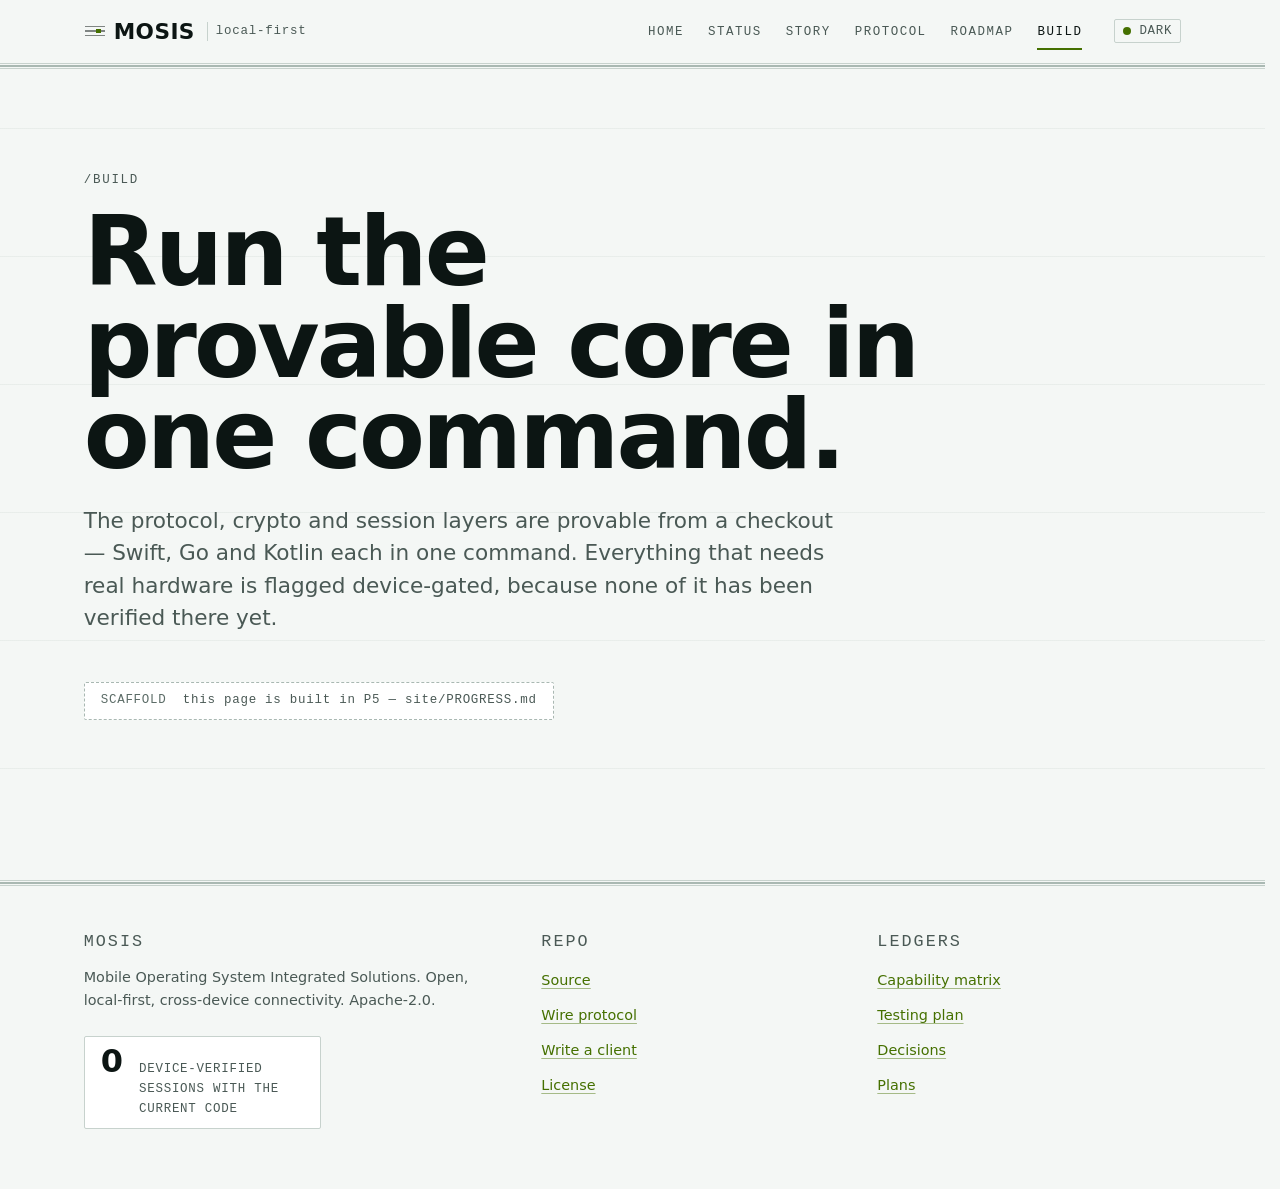
==== site/build.html @ 6b709e50 "site: P0 — scaffold, Lanes tokens, contrast gate The design system from plan 10 §4, and the tooling " ====
<!doctype html>
<html lang="en">
  <head>
    <meta charset="utf-8" />
    <meta name="viewport" content="width=device-width, initial-scale=1" />
    <title>Build — MOSIS</title>
    <meta name="description" content="Copy-paste quickstart per platform, with every device-gated step flagged as unverified." />
    <meta name="color-scheme" content="dark light" />
    <meta name="theme-color" content="#070b0a" media="(prefers-color-scheme: dark)" />
    <meta name="theme-color" content="#f4f7f5" media="(prefers-color-scheme: light)" />
    <link rel="icon" href="assets/favicon.svg" type="image/svg+xml" />
    <link rel="stylesheet" href="assets/css/tokens.css" />
    <link rel="stylesheet" href="assets/css/base.css" />
    <link rel="stylesheet" href="assets/css/components.css" />
    <!-- Applies a stored theme choice before first paint. Three lines, no
         dependency: prefers-color-scheme covers everyone without it. -->
    <script>
      try {
        var t = localStorage.getItem('mosis-theme');
        if (t === 'light' || t === 'dark') document.documentElement.setAttribute('data-theme', t);
      } catch (e) {}
    </script>
  </head>
  <body>
    <a class="skip-link" href="#main">Skip to content</a>

    <header class="site-head">
      <div class="wrap site-head__bar">
        <a class="brand" href="index.html">
          <svg class="brand__mark" width="22" height="22" viewBox="0 0 22 22" aria-hidden="true" focusable="false">
            <g fill="currentColor" opacity=".5">
              <rect x="1" y="6" width="20" height="1"/>
              <rect x="1" y="10" width="20" height="2"/>
              <rect x="1" y="15" width="20" height="1"/>
            </g>
            <rect x="12" y="9" width="5" height="4" fill="var(--sig)"/>
          </svg>
          <span class="brand__name">MOSIS</span>
          <span class="brand__sub mono">local-first</span>
        </a>
        <nav aria-label="Primary">
          <ul class="nav">
          <li><a href="index.html">Home</a></li>
          <li><a href="status.html">Status</a></li>
          <li><a href="story.html">Story</a></li>
          <li><a href="protocol.html">Protocol</a></li>
          <li><a href="roadmap.html">Roadmap</a></li>
          <li><a href="build.html" aria-current="page">Build</a></li>
          </ul>
        </nav>
        <button class="theme-toggle" type="button" hidden>
          <span class="theme-toggle__dot" aria-hidden="true"></span>
          <span class="theme-toggle__text">light</span>
        </button>
      </div>
      <hr class="rail" />
    </header>

    <main id="main">
      <div class="wrap page-head">
        <span class="label">/build</span>
        <h1>Run the provable core in one&nbsp;command.</h1>
        <p class="lede">The protocol, crypto and session layers are provable from a checkout — Swift, Go and Kotlin each in one command. Everything that needs real hardware is flagged device-gated, because none of it has been verified there yet.</p>
        <p class="pending" style="margin-block-start: var(--s-6)">
          <b>scaffold</b> this page is built in P5 — site/PROGRESS.md
        </p>
      </div>
    </main>

    <footer class="site-foot">
      <hr class="rail" />
      <div class="wrap site-foot__grid">
        <div>
          <h2>MOSIS</h2>
          <p class="foot-note">
            Mobile Operating System Integrated Solutions. Open, local-first,
            cross-device connectivity. Apache-2.0.
          </p>
          <p class="counter">
            <span class="counter__n">0</span>
            <span class="counter__what">device-verified sessions with the current code</span>
          </p>
        </div>
        <div>
          <h2>Repo</h2>
          <ul>
            <li><a href="https://github.com/SnoobieJunes/conduit">Source</a></li>
            <li><a href="https://github.com/SnoobieJunes/conduit/blob/main/docs/protocol.md">Wire protocol</a></li>
            <li><a href="https://github.com/SnoobieJunes/conduit/blob/main/docs/IMPLEMENTORS.md">Write a client</a></li>
            <li><a href="https://github.com/SnoobieJunes/conduit/blob/main/LICENSE">License</a></li>
          </ul>
        </div>
        <div>
          <h2>Ledgers</h2>
          <ul>
            <li><a href="status.html">Capability matrix</a></li>
            <li><a href="https://github.com/SnoobieJunes/conduit/blob/main/docs/TESTING_PLAN.md">Testing plan</a></li>
            <li><a href="https://github.com/SnoobieJunes/conduit/tree/main/docs/adr">Decisions</a></li>
            <li><a href="https://github.com/SnoobieJunes/conduit/tree/main/docs/plans">Plans</a></li>
          </ul>
        </div>
      </div>
    </footer>

    <script type="module" src="assets/js/theme.js"></script>
  </body>
</html>
---- site/assets/css/tokens.css ----
/* MOSIS design tokens — "Lanes"
 * Normative source: docs/plans/10-project-website.md §4.1.
 *
 * The palette is not decorative. Every accent maps to an evidence tag, so the
 * site's colour scale and the repo's truth ledger are the same object:
 *
 *   --sig      E2E            proven over real sockets      (signature colour)
 *   --partial  E2E* / smoke   proven with a named fake
 *   --inert    bld / code     compiles, no runtime evidence
 *   --wall     wall           the platform forbids it
 *   --dev      dev            device-verified — UNUSED, and that is the point
 *
 * Annotations drive tools/site/check-contrast.mjs. Every colour declaration
 * must carry one:
 *   @surface  a background that text is set on
 *   @text     a foreground used for text
 *   @line     hairline / rail / hatch — graphic only, no text sits in it
 * The script fails if a colour is unannotated, if any @text × @surface pair
 * drops below WCAG AA, or if the two light blocks below ever drift apart.
 *
 * Theme resolution is three-state and works with JavaScript disabled:
 *   1. dark is the base palette on :root
 *   2. prefers-color-scheme: light swaps it, unless data-theme="dark" is set
 *   3. data-theme="light" swaps it regardless of the OS setting
 */

/* THEME dark */
:root {
  color-scheme: dark;

  /* @surface */ --ink: #070b0a;      /* page ground — near-black, green cast */
  /* @surface */ --ink-2: #0e1614;    /* raised surface */
  /* @surface */ --ink-3: #131f1c;    /* sticky matrix header, inset wells */
  /* @line    */ --rail: #1e2c29;     /* hairlines, lane rails */
  /* @line    */ --rail-2: #2c403c;   /* hover / active hairline */
  /* @text    */ --text: #e6f0ec;     /* body */
  /* @text    */ --muted: #7f948e;    /* secondary */
  /* @text    */ --sig: #b8ff2e;      /* E2E */
  /* @text    */ --sig-dim: #7fc21e;  /* E2E, hover / press */
  /* @text    */ --partial: #ffb020;  /* E2E* / smoke */
  /* @text    */ --inert: #7c8d89;    /* bld / code — see note A */
  /* @text    */ --wall: #ff5c7a;     /* wall */
  /* @text    */ --dev: #ffffff;      /* dev — unused on purpose */

  --dev-glow: 0 0 0 1px #ffffff, 0 0 18px -4px #ffffff;
  --selection: color-mix(in srgb, var(--sig) 28%, transparent);
}

/* Genuine inversion, not a tint. The two light blocks must stay byte-identical;
 * check-contrast.mjs enforces it. */

/* THEME light-media */
@media (prefers-color-scheme: light) {
  :root:not([data-theme='dark']) {
    color-scheme: light;

    /* @surface */ --ink: #f4f7f5;
    /* @surface */ --ink-2: #ffffff;
    /* @surface */ --ink-3: #e8eeea;
    /* @line    */ --rail: #c7d2cd;
    /* @line    */ --rail-2: #a9b8b2;
    /* @text    */ --text: #0c1513;
    /* @text    */ --muted: #4a5955;
    /* @text    */ --sig: #457000;
    /* @text    */ --sig-dim: #375c00;
    /* @text    */ --partial: #8a5800;
    /* @text    */ --inert: #5c6c67;
    /* @text    */ --wall: #c01e3c;
    /* @text    */ --dev: #0f1a17;

    --dev-glow: 0 0 0 1px #0f1a17, 0 0 18px -6px #0f1a17;
    --selection: color-mix(in srgb, var(--sig) 22%, transparent);
  }
}

/* THEME light-attr */
:root[data-theme='light'] {
  color-scheme: light;

  /* @surface */ --ink: #f4f7f5;
  /* @surface */ --ink-2: #ffffff;
  /* @surface */ --ink-3: #e8eeea;
  /* @line    */ --rail: #c7d2cd;
  /* @line    */ --rail-2: #a9b8b2;
  /* @text    */ --text: #0c1513;
  /* @text    */ --muted: #4a5955;
  /* @text    */ --sig: #457000;
  /* @text    */ --sig-dim: #375c00;
  /* @text    */ --partial: #8a5800;
  /* @text    */ --inert: #5c6c67;
  /* @text    */ --wall: #c01e3c;
  /* @text    */ --dev: #0f1a17;

  --dev-glow: 0 0 0 1px #0f1a17, 0 0 18px -6px #0f1a17;
  --selection: color-mix(in srgb, var(--sig) 22%, transparent);
}

/* THEME none — nothing below this marker is part of a colour palette. */

/* ── Type (§4.2) ─────────────────────────────────────────────────────────
 * System-stacked only. Web fonts would be self-hosted or nothing: an
 * offline-first project must not phone home from its own homepage. */
:root {
  --font-display: 'SF Compact Display', 'Helvetica Neue Condensed',
    'HelveticaNeue-CondensedBold', 'Roboto Condensed', 'Archivo Narrow',
    'Arial Narrow', ui-sans-serif, system-ui, sans-serif;
  --font-body: ui-sans-serif, system-ui, -apple-system, 'Segoe UI', Roboto,
    'Helvetica Neue', Arial, sans-serif;
  --font-mono: ui-monospace, 'SF Mono', SFMono-Regular, Menlo,
    'Cascadia Mono', 'Roboto Mono', Consolas, monospace;

  --t-display: clamp(2.75rem, 1.4rem + 6vw, 6rem);
  --t-h2: clamp(1.9rem, 1.1rem + 2.6vw, 3.1rem);
  --t-h3: clamp(1.2rem, 1rem + 0.7vw, 1.55rem);
  --t-body: 1.05rem;
  --t-small: 0.9rem;
  --t-mono: 0.78rem;
  --track-display: -0.03em;
  --track-mono: 0.06em;
  --measure: 68ch;
}

/* ── Space, line, motion ─────────────────────────────────────────────────
 * 8px grid. Hairlines over boxes: no drop shadows, no gradient blobs, no
 * glassmorphism, no rounded-2xl card soup. */
:root {
  --s-1: 4px;
  --s-2: 8px;
  --s-3: 16px;
  --s-4: 24px;
  --s-5: 32px;
  --s-6: 48px;
  --s-7: 64px;
  --s-8: 96px;
  --s-9: 128px;
  --s-10: 192px;

  --hair: 1px;
  --radius: 2px;
  --radius-pill: 999px;
  --page: 1200px;
  --gutter: clamp(var(--s-3), 4vw, var(--s-7));

  --dur-packet: 1400ms;
  --dur-ui: 160ms;
  --ease: cubic-bezier(0.22, 0.61, 0.36, 1);
}

@media (prefers-reduced-motion: reduce) {
  :root {
    --dur-packet: 1ms;
    --dur-ui: 1ms;
  }
}
---- site/assets/css/base.css ----
/* MOSIS — base layer. Reset, type scale, layout primitives.
 * Rules from docs/plans/10-project-website.md §4.4: 8px grid, generous
 * whitespace, hairlines over boxes. No drop shadows, no gradient blobs,
 * no glassmorphism, no rounded-2xl card soup. */

*,
*::before,
*::after {
  box-sizing: border-box;
}

:where(h1, h2, h3, h4, p, ul, ol, dl, dd, figure, blockquote, pre) {
  margin: 0;
}

html {
  -webkit-text-size-adjust: 100%;
  scroll-behavior: smooth;
  scrollbar-gutter: stable;
}

@media (prefers-reduced-motion: reduce) {
  html {
    scroll-behavior: auto;
  }
  *,
  *::before,
  *::after {
    animation-duration: 1ms !important;
    animation-iteration-count: 1 !important;
    transition-duration: 1ms !important;
  }
}

body {
  margin: 0;
  background: var(--ink);
  color: var(--text);
  font-family: var(--font-body);
  font-size: var(--t-body);
  line-height: 1.6;
  -webkit-font-smoothing: antialiased;
  text-rendering: optimizeLegibility;
  /* The page ground is a lane floor: one hairline every 8th row, barely there. */
  background-image: repeating-linear-gradient(
    to bottom,
    color-mix(in srgb, var(--rail) 26%, transparent) 0 1px,
    transparent 1px 128px
  );
}

::selection {
  background: var(--selection);
  color: var(--text);
}

/* ── Type (§4.2) ─────────────────────────────────────────────────────── */

h1,
h2,
h3,
.display {
  font-family: var(--font-display);
  font-weight: 800;
  font-stretch: 88%;
  letter-spacing: var(--track-display);
  line-height: 0.95;
  text-wrap: balance;
}

h1 {
  font-size: var(--t-display);
}

h2 {
  font-size: var(--t-h2);
}

h3 {
  font-size: var(--t-h3);
  line-height: 1.1;
  letter-spacing: -0.02em;
}

p,
li {
  max-width: var(--measure);
  text-wrap: pretty;
}

.lede {
  font-size: clamp(1.1rem, 1rem + 0.55vw, 1.35rem);
  line-height: 1.5;
  color: var(--muted);
  max-width: 56ch;
}

small,
.small {
  font-size: var(--t-small);
}

/* Mono is native here — evidence tags, lane labels, ports, device ids,
 * pairing codes. Ornament, not just code. */
code,
kbd,
samp,
pre,
.mono {
  font-family: var(--font-mono);
  font-size: var(--t-mono);
  letter-spacing: var(--track-mono);
  font-variant-ligatures: none;
}

.label {
  font-family: var(--font-mono);
  font-size: var(--t-mono);
  letter-spacing: 0.14em;
  text-transform: uppercase;
  color: var(--muted);
}

a {
  color: var(--sig);
  text-decoration-thickness: 1px;
  text-underline-offset: 0.22em;
  text-decoration-color: color-mix(in srgb, var(--sig) 45%, transparent);
  transition: color var(--dur-ui) var(--ease),
    text-decoration-color var(--dur-ui) var(--ease);
}

a:hover {
  color: var(--sig-dim);
  text-decoration-color: currentColor;
}

:focus-visible {
  outline: 2px solid var(--sig);
  outline-offset: 3px;
  border-radius: 1px;
}

hr {
  border: 0;
}

/* ── Layout ──────────────────────────────────────────────────────────── */

.wrap {
  width: 100%;
  max-width: var(--page);
  margin-inline: auto;
  padding-inline: var(--gutter);
}

.stack > * + * {
  margin-block-start: var(--s-4);
}

.stack-tight > * + * {
  margin-block-start: var(--s-2);
}

section {
  padding-block: clamp(var(--s-6), 7vw, var(--s-8));
}

.sr-only {
  position: absolute;
  width: 1px;
  height: 1px;
  padding: 0;
  margin: -1px;
  overflow: hidden;
  clip-path: inset(50%);
  white-space: nowrap;
  border: 0;
}

.skip-link {
  position: absolute;
  inset-block-start: var(--s-2);
  inset-inline-start: var(--s-2);
  z-index: 20;
  padding: var(--s-2) var(--s-3);
  background: var(--ink-2);
  border: var(--hair) solid var(--sig);
  color: var(--sig);
  font-family: var(--font-mono);
  font-size: var(--t-mono);
  text-transform: uppercase;
  letter-spacing: var(--track-mono);
  text-decoration: none;
  transform: translateY(calc(-100% - var(--s-4)));
}

.skip-link:focus {
  transform: none;
}
---- site/assets/css/components.css ----
/* MOSIS — components.
 * §4.3 signature components land here phase by phase. P0 ships the shell:
 * the lane rail (static; its packet arrives in P1), header, nav, theme
 * toggle, footer. */

/* ── Lane rail (§4.3.1) ──────────────────────────────────────────────────
 * MOSIS multiplexes three lanes over one link: control, bulk, video. The
 * divider *is* those lanes — 1px, 2px, 1px, hairline-separated. It replaces
 * every <hr> on the site. */

.rail {
  position: relative;
  display: block;
  width: 100%;
  height: 6px;
  border: 0;
  margin: 0;
  overflow: hidden;
  background-image: linear-gradient(
    to bottom,
    var(--rail) 0 1px,
    transparent 1px 2px,
    var(--rail-2) 2px 4px,
    transparent 4px 5px,
    var(--rail) 5px 6px
  );
}

.rail--flush {
  margin-inline: calc(var(--gutter) * -1);
  width: auto;
}

/* ── Header ─────────────────────────────────────────────────────────────── */

.site-head {
  position: relative;
  background: var(--ink);
}

.site-head__bar {
  display: flex;
  flex-wrap: wrap;
  align-items: center;
  gap: var(--s-3) var(--s-5);
  padding-block: var(--s-3);
}

.brand {
  display: inline-flex;
  align-items: center;
  gap: var(--s-2);
  color: var(--text);
  text-decoration: none;
  margin-inline-end: auto;
}

.brand:hover {
  color: var(--text);
}

.brand__mark {
  display: block;
  flex: none;
}

.brand__name {
  font-family: var(--font-display);
  font-weight: 800;
  font-stretch: 88%;
  font-size: 1.35rem;
  letter-spacing: 0.02em;
  line-height: 1;
}

.brand__sub {
  color: var(--muted);
  border-inline-start: var(--hair) solid var(--rail);
  padding-inline-start: var(--s-2);
  margin-inline-start: var(--s-1);
}

@media (max-width: 560px) {
  .brand__sub {
    display: none;
  }
}

/* ── Nav ────────────────────────────────────────────────────────────────
 * No hamburger, no JS: the bar wraps to a second row on narrow screens. */

.nav {
  display: flex;
  flex-wrap: wrap;
  align-items: center;
  gap: var(--s-1) var(--s-4);
  margin: 0;
  padding: 0;
  list-style: none;
}

.nav a {
  display: inline-block;
  position: relative;
  padding-block: var(--s-1);
  font-family: var(--font-mono);
  font-size: var(--t-mono);
  letter-spacing: 0.12em;
  text-transform: uppercase;
  text-decoration: none;
  color: var(--muted);
}

.nav a:hover {
  color: var(--text);
}

.nav a[aria-current='page'] {
  color: var(--text);
}

.nav a[aria-current='page']::after {
  content: '';
  position: absolute;
  inset-inline: 0;
  inset-block-end: -3px;
  height: 2px;
  background: var(--sig);
}

.nav li {
  max-width: none;
}

/* Below the point where brand + nav + toggle stop fitting on one line, drop the
 * nav to its own full-width row rather than orphaning the toggle onto a third. */
@media (max-width: 900px) {
  .site-head__bar > nav {
    order: 1;
    flex-basis: 100%;
  }
}

/* ── Theme toggle ───────────────────────────────────────────────────────
 * Hidden until theme.js can make it work — a control that does nothing with
 * JS off is worse than no control. prefers-color-scheme still delivers both
 * themes without it. */

.theme-toggle[hidden] {
  display: none;
}

.theme-toggle {
  display: inline-flex;
  align-items: center;
  gap: var(--s-2);
  padding: var(--s-1) var(--s-2);
  background: transparent;
  border: var(--hair) solid var(--rail);
  border-radius: var(--radius);
  color: var(--muted);
  font-family: var(--font-mono);
  font-size: var(--t-mono);
  letter-spacing: var(--track-mono);
  text-transform: uppercase;
  cursor: pointer;
  transition: border-color var(--dur-ui) var(--ease), color var(--dur-ui) var(--ease);
}

.theme-toggle:hover {
  border-color: var(--rail-2);
  color: var(--text);
}

.theme-toggle__dot {
  width: 8px;
  height: 8px;
  flex: none;
  border-radius: var(--radius-pill);
  background: var(--sig);
}

/* ── Page head ──────────────────────────────────────────────────────────── */

.page-head {
  padding-block: clamp(var(--s-6), 8vw, var(--s-9)) clamp(var(--s-5), 5vw, var(--s-7));
}

.page-head .label {
  display: block;
  margin-block-end: var(--s-3);
}

.page-head .lede {
  margin-block-start: var(--s-4);
}

/* ── Pending marker — scaffold only, removed as each page lands ─────────── */

.pending {
  display: inline-block;
  text-align: start;
  padding: var(--s-2) var(--s-3);
  border: var(--hair) dashed var(--rail-2);
  border-radius: var(--radius);
  background: var(--ink-2);
  color: var(--muted);
  font-family: var(--font-mono);
  font-size: var(--t-mono);
  letter-spacing: var(--track-mono);
}

.pending b {
  color: var(--inert);
  font-weight: 400;
  text-transform: uppercase;
  margin-inline-end: var(--s-2);
}

/* ── Footer ─────────────────────────────────────────────────────────────── */

.site-foot {
  margin-block-start: var(--s-8);
  background: var(--ink);
}

.site-foot__grid {
  display: grid;
  gap: var(--s-5);
  padding-block: var(--s-6) var(--s-7);
  grid-template-columns: 1fr;
}

@media (min-width: 720px) {
  .site-foot__grid {
    grid-template-columns: 1.4fr 1fr 1fr;
  }
}

.site-foot h2 {
  font-size: 1.05rem;
  letter-spacing: 0.12em;
  text-transform: uppercase;
  font-family: var(--font-mono);
  font-weight: 400;
  font-stretch: normal;
  color: var(--muted);
  margin-block-end: var(--s-3);
}

.site-foot ul {
  list-style: none;
  margin: 0;
  padding: 0;
  display: grid;
  gap: var(--s-2);
}

.site-foot li {
  max-width: none;
}

.site-foot a {
  font-size: var(--t-small);
}

.foot-note {
  color: var(--muted);
  font-size: var(--t-small);
  max-width: 46ch;
}

/* The honesty readout. It says zero because it is zero — plan 10 §8.1. */
.counter {
  display: inline-grid;
  grid-template-columns: auto auto;
  align-items: baseline;
  gap: var(--s-3);
  padding: var(--s-2) var(--s-3);
  border: var(--hair) solid var(--rail);
  border-radius: var(--radius);
  background: var(--ink-2);
  margin-block-start: var(--s-4);
}

.counter__n {
  font-family: var(--font-display);
  font-weight: 800;
  font-stretch: 88%;
  font-size: 2rem;
  line-height: 1;
  color: var(--text);
}

.counter__what {
  font-family: var(--font-mono);
  font-size: var(--t-mono);
  letter-spacing: var(--track-mono);
  text-transform: uppercase;
  color: var(--muted);
  max-width: 22ch;
}
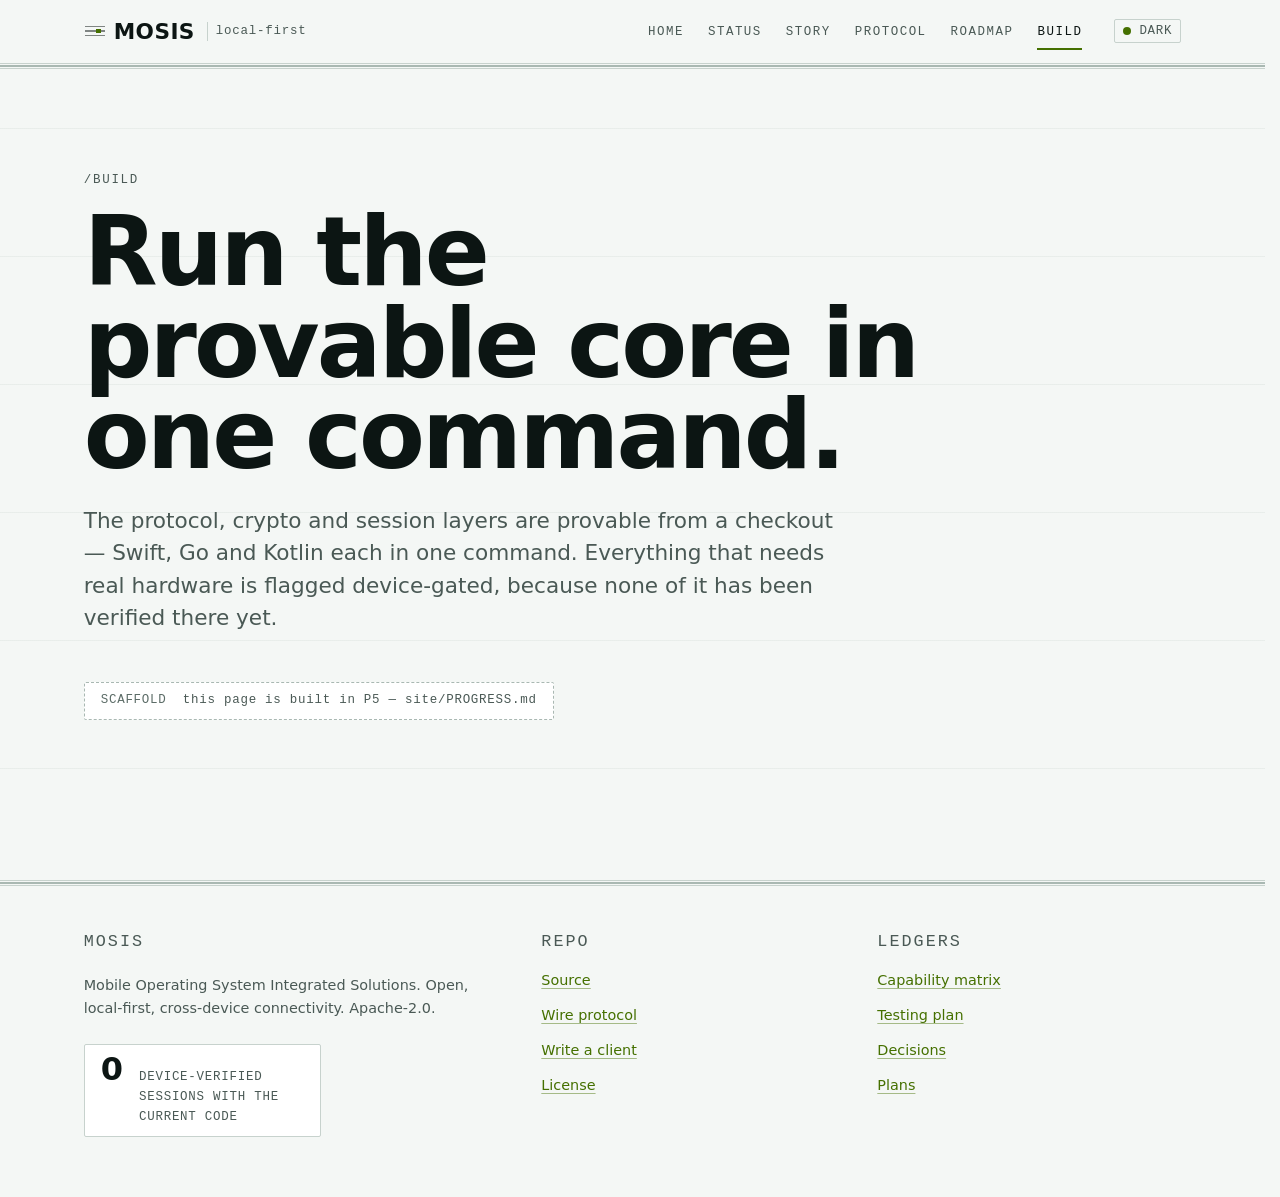
==== commit 5c4e76fa: "site: P1 — lane rail, evidence tag, pairing chip, wall hatch The four §4.3 signature components, dem" ====
--- a/site/build.html
+++ b/site/build.html
@@ -103,5 +103,6 @@
     </footer>
 
     <script type="module" src="assets/js/theme.js"></script>
+    <script type="module" src="assets/js/lanes.js"></script>
   </body>
 </html>
--- a/site/assets/css/base.css
+++ b/site/assets/css/base.css
@@ -88,6 +88,16 @@
   text-wrap: pretty;
 }
 
+/* Flow spacing. Zero-specificity so any component can override it without an
+ * arms race. A headline states the claim; the block under it needs air. */
+:where(h1, h2, h3) + * {
+  margin-block-start: var(--s-4);
+}
+
+:where(p, ul, ol, dl, pre, figure, blockquote) + :where(p, ul, ol, dl, pre, figure, blockquote) {
+  margin-block-start: var(--s-3);
+}
+
 .lede {
   font-size: clamp(1.1rem, 1rem + 0.55vw, 1.35rem);
   line-height: 1.5;
--- a/site/assets/css/components.css
+++ b/site/assets/css/components.css
@@ -1,7 +1,7 @@
 /* MOSIS — components.
- * §4.3 signature components land here phase by phase. P0 ships the shell:
- * the lane rail (static; its packet arrives in P1), header, nav, theme
- * toggle, footer. */
+ * The §4.3 signature components, plus the shell they sit in. Nothing here is
+ * borrowed from a component library: the grammar is the protocol's own —
+ * rails, packets, tags, hatches. */
 
 /* ── Lane rail (§4.3.1) ──────────────────────────────────────────────────
  * MOSIS multiplexes three lanes over one link: control, bulk, video. The
@@ -31,6 +31,186 @@
   width: auto;
 }
 
+/* The packet. lanes.js adds .is-live when the rail scrolls into view; it rides
+ * the middle (bulk) lane once and stops. Enhancement only — with JS off the
+ * rail is still a rail, and under prefers-reduced-motion lanes.js never arms. */
+.rail::after {
+  content: '';
+  position: absolute;
+  inset-block-start: 2px;
+  inset-inline-start: 0;
+  width: 92px;
+  height: 2px;
+  background: linear-gradient(to right, transparent, var(--sig));
+  transform: translateX(-92px);
+  opacity: 0;
+}
+
+.rail.is-live::after {
+  animation: packet var(--dur-packet) var(--ease) forwards;
+}
+
+@keyframes packet {
+  0% {
+    transform: translateX(-92px);
+    opacity: 0;
+  }
+  12% {
+    opacity: 1;
+  }
+  88% {
+    opacity: 1;
+  }
+  100% {
+    transform: translateX(calc(100vw + 92px));
+    opacity: 0;
+  }
+}
+
+/* ── Evidence tag (§4.3.2) ───────────────────────────────────────────────
+ * The vocabulary a reader learns once and then reads everywhere: inline in
+ * prose and in every matrix cell. Colour is the evidence strength, straight
+ * from §4.1. Hairline, never filled — §4.4 forbids the box soup.
+ *
+ * The definition shows on hover *and* on keyboard focus, with no JavaScript:
+ * it is rendered from data-def by ::after. Assistive tech gets the same string
+ * from the page's tag legend via aria-describedby. */
+
+.tag {
+  position: relative;
+  display: inline-block;
+  padding: 1px var(--s-2) 2px;
+  border: var(--hair) solid currentColor;
+  border-radius: var(--radius-pill);
+  font-family: var(--font-mono);
+  font-size: var(--t-mono);
+  letter-spacing: var(--track-mono);
+  line-height: 1.5;
+  white-space: nowrap;
+  text-decoration: none;
+  cursor: help;
+  color: var(--inert);
+}
+
+.tag--e2e {
+  color: var(--sig);
+}
+
+.tag--e2e-fake,
+.tag--smoke,
+.tag--unit {
+  color: var(--partial);
+}
+
+.tag--bld,
+.tag--code {
+  color: var(--inert);
+}
+
+.tag--wall {
+  color: var(--wall);
+  /* 45° hairline hatch: a platform limit reads as architecture, not failure. */
+  background-image: repeating-linear-gradient(
+    45deg,
+    color-mix(in srgb, var(--wall) 30%, transparent) 0 1px,
+    transparent 1px 5px
+  );
+}
+
+.tag--none {
+  color: var(--muted);
+  border-style: dashed;
+}
+
+/* dev is defined and unused. When the first device session lands it lights up
+ * on its own — until then the site never renders one. */
+.tag--dev {
+  color: var(--dev);
+  box-shadow: var(--dev-glow);
+}
+
+.tag::after {
+  content: attr(data-def);
+  position: absolute;
+  inset-block-end: calc(100% + var(--s-2));
+  inset-inline-start: 0;
+  z-index: 10;
+  width: max-content;
+  max-width: min(38ch, 78vw);
+  padding: var(--s-2) var(--s-3);
+  border: var(--hair) solid var(--rail-2);
+  border-radius: var(--radius);
+  background: var(--ink-2);
+  color: var(--text);
+  font-size: var(--t-mono);
+  letter-spacing: 0;
+  line-height: 1.45;
+  white-space: normal;
+  text-transform: none;
+  opacity: 0;
+  visibility: hidden;
+  transition: opacity var(--dur-ui) var(--ease);
+}
+
+.tag:hover::after,
+.tag:focus-visible::after {
+  opacity: 1;
+  visibility: visible;
+}
+
+/* Near the right edge the tooltip flips its anchor rather than overflowing. */
+.tag--flip::after {
+  inset-inline-start: auto;
+  inset-inline-end: 0;
+}
+
+/* ── Tag legend ─────────────────────────────────────────────────────────
+ * One definition list per page that uses tags. It is the aria-describedby
+ * target, so the tooltip text and the announced text are the same sentence. */
+
+.legend {
+  display: grid;
+  gap: var(--s-3) var(--s-4);
+  margin: 0;
+  padding: 0;
+}
+
+@media (min-width: 640px) {
+  .legend {
+    grid-template-columns: auto 1fr;
+  }
+}
+
+.legend dt {
+  margin: 0;
+}
+
+.legend dd {
+  margin: 0;
+  color: var(--muted);
+  font-size: var(--t-small);
+  max-width: 60ch;
+}
+
+/* ── Wall hatch (§4.3.6) ─────────────────────────────────────────────────
+ * The same 45° hairline fill at surface scale, for matrix cells and panels. */
+
+.hatch {
+  background-image: repeating-linear-gradient(
+    45deg,
+    color-mix(in srgb, var(--wall) 26%, transparent) 0 1px,
+    transparent 1px 7px
+  );
+}
+
+.hatch--inert {
+  background-image: repeating-linear-gradient(
+    45deg,
+    color-mix(in srgb, var(--inert) 26%, transparent) 0 1px,
+    transparent 1px 7px
+  );
+}
+
 /* ── Header ─────────────────────────────────────────────────────────────── */
 
 .site-head {
@@ -300,3 +480,326 @@
   color: var(--muted);
   max-width: 22ch;
 }
+
+/* ── Pairing chip (§4.3.3) ───────────────────────────────────────────────
+ * The trust model in three seconds: the same six digits and the same word
+ * pair on two screens, confirmed on both, after which the link is pinned.
+ *
+ * Built on two checkboxes, so it is fully interactive with JavaScript
+ * disabled. No dead controls, no video, no GIF. */
+
+.chip {
+  border: var(--hair) solid var(--rail);
+  border-radius: var(--radius);
+  background: var(--ink-2);
+  padding: var(--s-4);
+}
+
+.chip__input {
+  position: absolute;
+  width: 1px;
+  height: 1px;
+  overflow: hidden;
+  clip-path: inset(50%);
+}
+
+.chip__grid {
+  display: grid;
+  gap: var(--s-3);
+  grid-template-columns: 1fr;
+  align-items: stretch;
+}
+
+@media (min-width: 620px) {
+  .chip__grid {
+    /* No column gap: the link is the gap, and it has to touch both devices. */
+    grid-template-columns: 1fr minmax(72px, 0.35fr) 1fr;
+    column-gap: 0;
+    align-items: center;
+  }
+}
+
+.chip__side {
+  display: grid;
+  gap: var(--s-3);
+  justify-items: start;
+  padding: var(--s-3);
+  border: var(--hair) solid var(--rail);
+  border-radius: var(--radius);
+  background: var(--ink);
+}
+
+.chip__device {
+  display: flex;
+  align-items: center;
+  gap: var(--s-2);
+  font-family: var(--font-mono);
+  font-size: var(--t-mono);
+  letter-spacing: 0.12em;
+  text-transform: uppercase;
+  color: var(--muted);
+}
+
+.chip__code {
+  font-family: var(--font-mono);
+  font-size: clamp(1.6rem, 1.1rem + 1.8vw, 2.3rem);
+  font-weight: 600;
+  letter-spacing: 0.16em;
+  line-height: 1;
+  color: var(--text);
+}
+
+.chip__words {
+  font-family: var(--font-mono);
+  font-size: var(--t-mono);
+  letter-spacing: var(--track-mono);
+  color: var(--sig);
+}
+
+.chip__confirm {
+  display: inline-block;
+  padding: var(--s-2) var(--s-4);
+  border: var(--hair) solid var(--rail-2);
+  border-radius: var(--radius);
+  font-family: var(--font-mono);
+  font-size: var(--t-mono);
+  letter-spacing: var(--track-mono);
+  text-transform: uppercase;
+  color: var(--text);
+  cursor: pointer;
+  user-select: none;
+  transition: border-color var(--dur-ui) var(--ease), color var(--dur-ui) var(--ease);
+}
+
+.chip__confirm:hover {
+  border-color: var(--sig);
+  color: var(--sig);
+}
+
+.chip__confirm::before {
+  content: 'confirm';
+}
+
+/* ── The link between the two sides ─────────────────────────────────────
+ * Dashed while the code is unverified; solid, pinned and traversed by one
+ * packet once both sides have confirmed. */
+
+.chip__link {
+  position: relative;
+  display: block;
+  block-size: 2px;
+  inline-size: 100%;
+  min-inline-size: 96px;
+  border-block-start: 2px dashed var(--rail-2);
+  align-self: center;
+}
+
+@media (max-width: 619px) {
+  .chip__link {
+    block-size: 28px;
+    inline-size: 2px;
+    min-inline-size: 0;
+    margin-inline-start: var(--s-6);
+    border-block-start: 0;
+    border-inline-start: 2px dashed var(--rail-2);
+  }
+}
+
+/* The state line is real text in the DOM, not generated content: a CSS ::before
+ * is invisible to a screen reader, and this sentence is the whole point of the
+ * component. Exactly one of the three is displayed. */
+.chip__state {
+  margin-block-start: var(--s-4);
+  font-family: var(--font-mono);
+  font-size: var(--t-mono);
+  letter-spacing: var(--track-mono);
+  color: var(--muted);
+  max-width: none;
+}
+
+.chip__state > span {
+  display: none;
+}
+
+.chip__state > .state-none {
+  display: inline;
+}
+
+.chip:has(.chip__input:checked) .chip__state > .state-none {
+  display: none;
+}
+
+.chip:has(.chip__input:checked) .chip__state > .state-half {
+  display: inline;
+}
+
+.chip:has(#pair-a:checked):has(#pair-b:checked) .chip__state > .state-half {
+  display: none;
+}
+
+.chip:has(#pair-a:checked):has(#pair-b:checked) .chip__state > .state-paired {
+  display: inline;
+}
+
+/* Both confirmed. The handshake runs left to right: a --sig packet crosses the
+ * dashed line and lays a solid one behind it. That *is* "dashed to solid" —
+ * the animation shows the trust being established, not just its result.
+ * Under prefers-reduced-motion --dur-packet is 1ms, so it snaps to solid. */
+.chip:has(#pair-a:checked):has(#pair-b:checked) .chip__link::before {
+  content: '';
+  position: absolute;
+  inset-block-start: -2px;
+  inset-inline-start: 0;
+  inline-size: 100%;
+  block-size: 2px;
+  background: var(--sig);
+  transform-origin: left center;
+  animation: link-zip var(--dur-packet) var(--ease) forwards;
+}
+
+.chip:has(#pair-a:checked):has(#pair-b:checked) .chip__link::after {
+  content: '';
+  position: absolute;
+  inset-block-start: -4px;
+  inset-inline-start: 0;
+  inline-size: 8px;
+  block-size: 6px;
+  background: var(--text);
+  animation: packet-head var(--dur-packet) var(--ease) forwards;
+}
+
+@keyframes link-zip {
+  from {
+    transform: scaleX(0);
+  }
+  to {
+    transform: scaleX(1);
+  }
+}
+
+/* Percentages in translate resolve against the packet's own 8px, not the wire —
+ * so the head travels on inset-inline-start instead. */
+@keyframes packet-head {
+  from {
+    inset-inline-start: 0;
+    opacity: 1;
+  }
+  92% {
+    opacity: 1;
+  }
+  to {
+    inset-inline-start: calc(100% - 8px);
+    opacity: 0;
+  }
+}
+
+/* Stacked layout: the link runs vertically, so the handshake does too. */
+@media (max-width: 619px) {
+  .chip:has(#pair-a:checked):has(#pair-b:checked) .chip__link::before {
+    inset-block-start: 0;
+    inset-inline-start: -2px;
+    inline-size: 2px;
+    block-size: 100%;
+    transform-origin: center top;
+    animation-name: link-zip-y;
+  }
+
+  .chip:has(#pair-a:checked):has(#pair-b:checked) .chip__link::after {
+    display: none;
+  }
+}
+
+@keyframes link-zip-y {
+  from {
+    transform: scaleY(0);
+  }
+  to {
+    transform: scaleY(1);
+  }
+}
+
+.chip:has(#pair-a:checked):has(#pair-b:checked) .chip__state {
+  color: var(--sig);
+}
+
+/* A confirmed side reads as confirmed. */
+.chip:has(#pair-a:checked) label[for='pair-a'],
+.chip:has(#pair-b:checked) label[for='pair-b'] {
+  border-color: var(--sig);
+  color: var(--sig);
+  cursor: default;
+}
+
+.chip:has(#pair-a:checked) label[for='pair-a']::before,
+.chip:has(#pair-b:checked) label[for='pair-b']::before {
+  content: '✓ confirmed';
+}
+
+/* The checkbox is off-screen, so its focus ring has to land on the label. */
+#pair-a:focus-visible ~ .chip__grid label[for='pair-a'],
+#pair-b:focus-visible ~ .chip__grid label[for='pair-b'] {
+  outline: 2px solid var(--sig);
+  outline-offset: 3px;
+}
+
+/* ── Kitchen sink (dev reference page only) ─────────────────────────────── */
+
+.ks-note {
+  border-inline-start: 2px solid var(--partial);
+  padding: var(--s-2) 0 var(--s-2) var(--s-3);
+  color: var(--muted);
+  font-size: var(--t-small);
+}
+
+.swatches {
+  display: grid;
+  gap: var(--s-3);
+  grid-template-columns: repeat(auto-fill, minmax(148px, 1fr));
+  list-style: none;
+  margin: 0;
+  padding: 0;
+}
+
+.swatch {
+  max-width: none;
+  border: var(--hair) solid var(--rail);
+  border-radius: var(--radius);
+  overflow: hidden;
+}
+
+.swatch__chip {
+  block-size: 56px;
+  border-block-end: var(--hair) solid var(--rail);
+}
+
+.swatch__meta {
+  display: grid;
+  gap: 2px;
+  padding: var(--s-2);
+  font-family: var(--font-mono);
+  font-size: var(--t-mono);
+  letter-spacing: 0;
+}
+
+.swatch__meta b {
+  font-weight: 400;
+  color: var(--text);
+}
+
+.swatch__meta span {
+  color: var(--muted);
+}
+
+.specimen {
+  display: grid;
+  gap: var(--s-4);
+}
+
+.tag-row {
+  display: flex;
+  flex-wrap: wrap;
+  gap: var(--s-3);
+  align-items: center;
+  /* Headroom for the tooltip, which opens upward. */
+  padding-block-start: var(--s-5);
+}
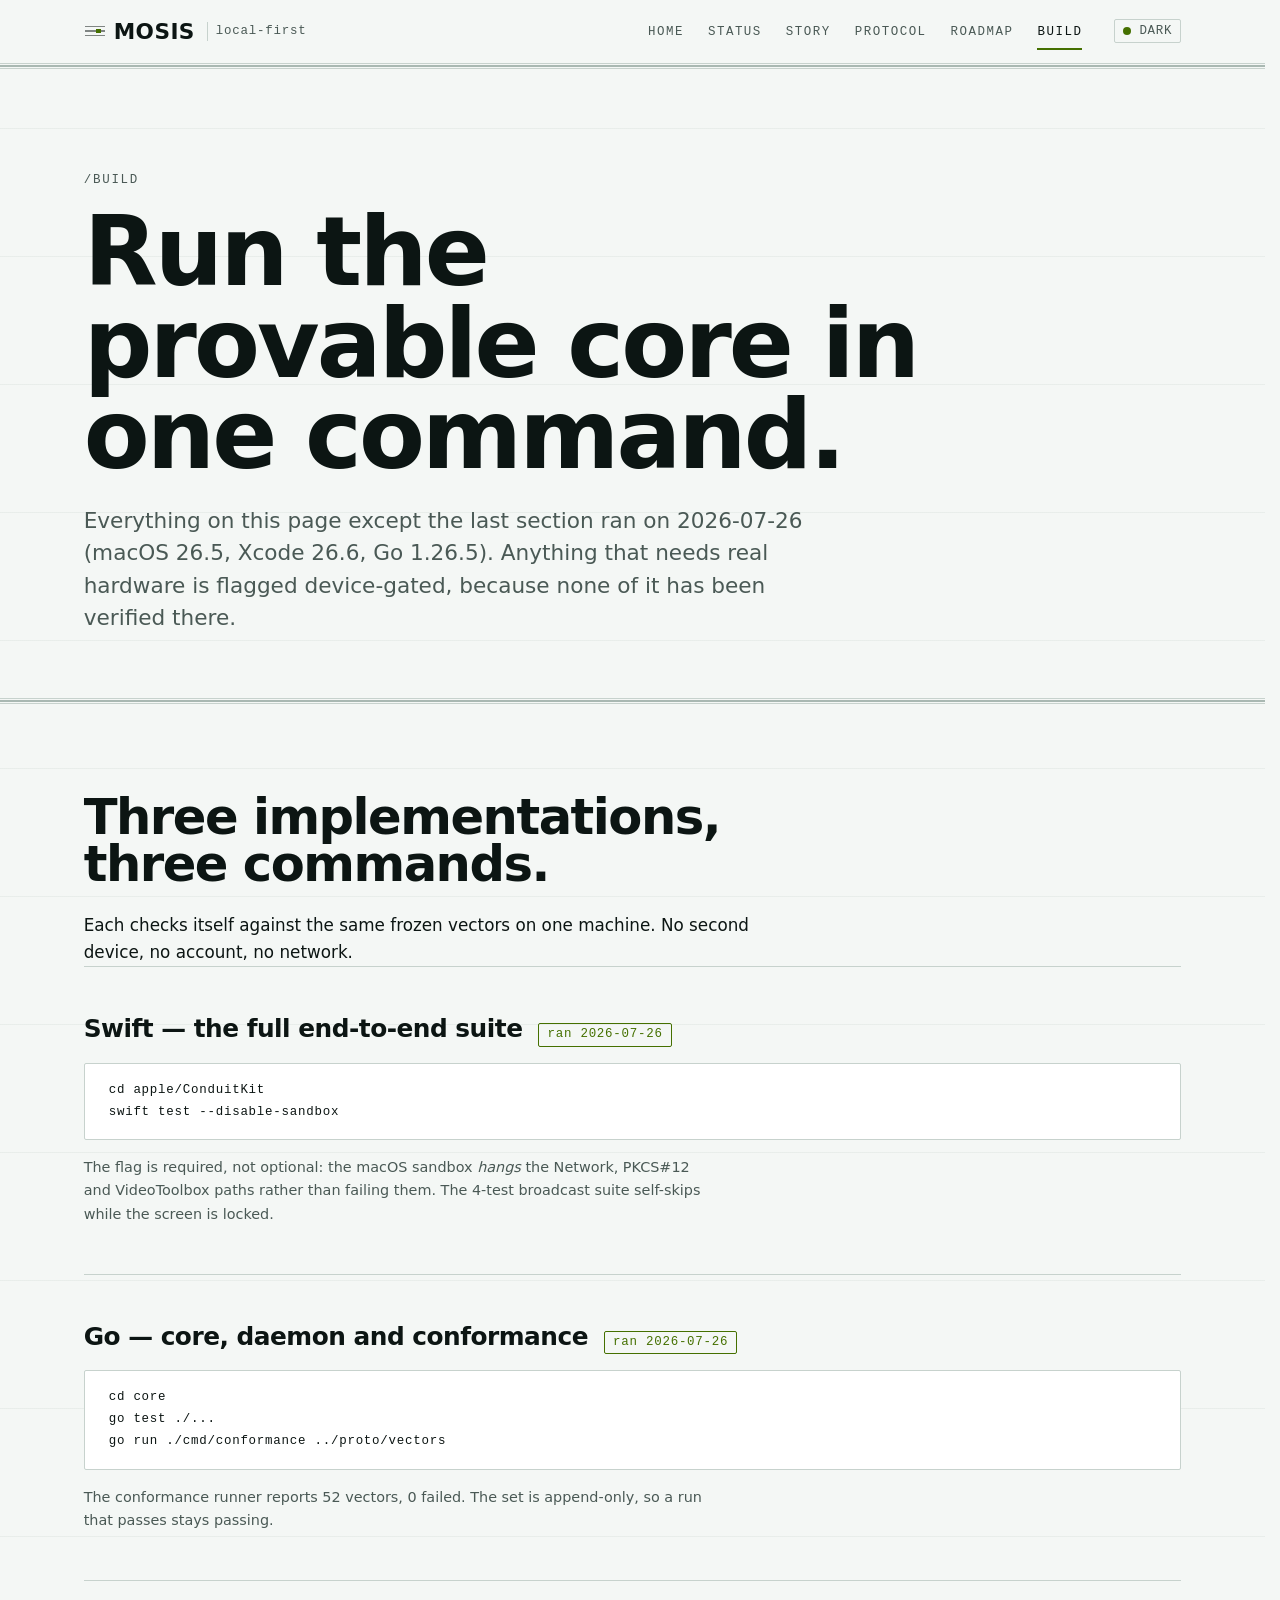
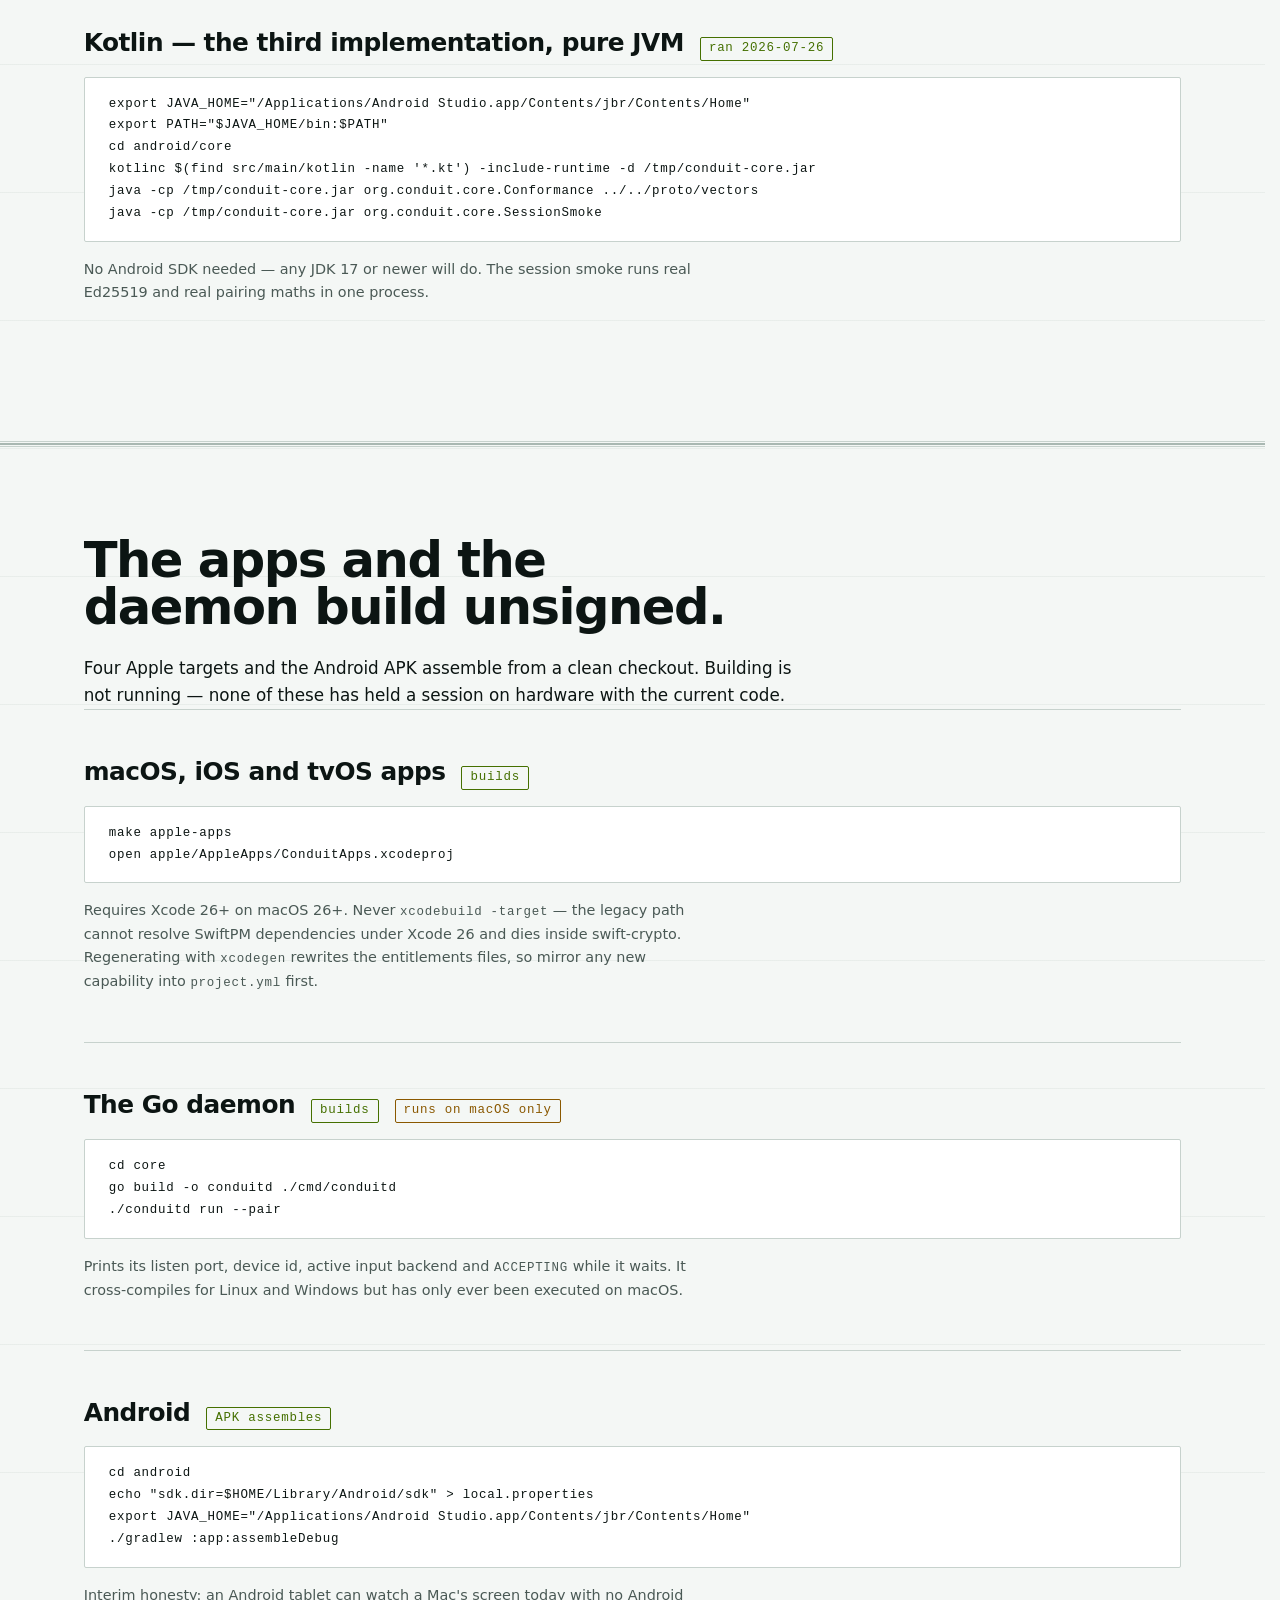
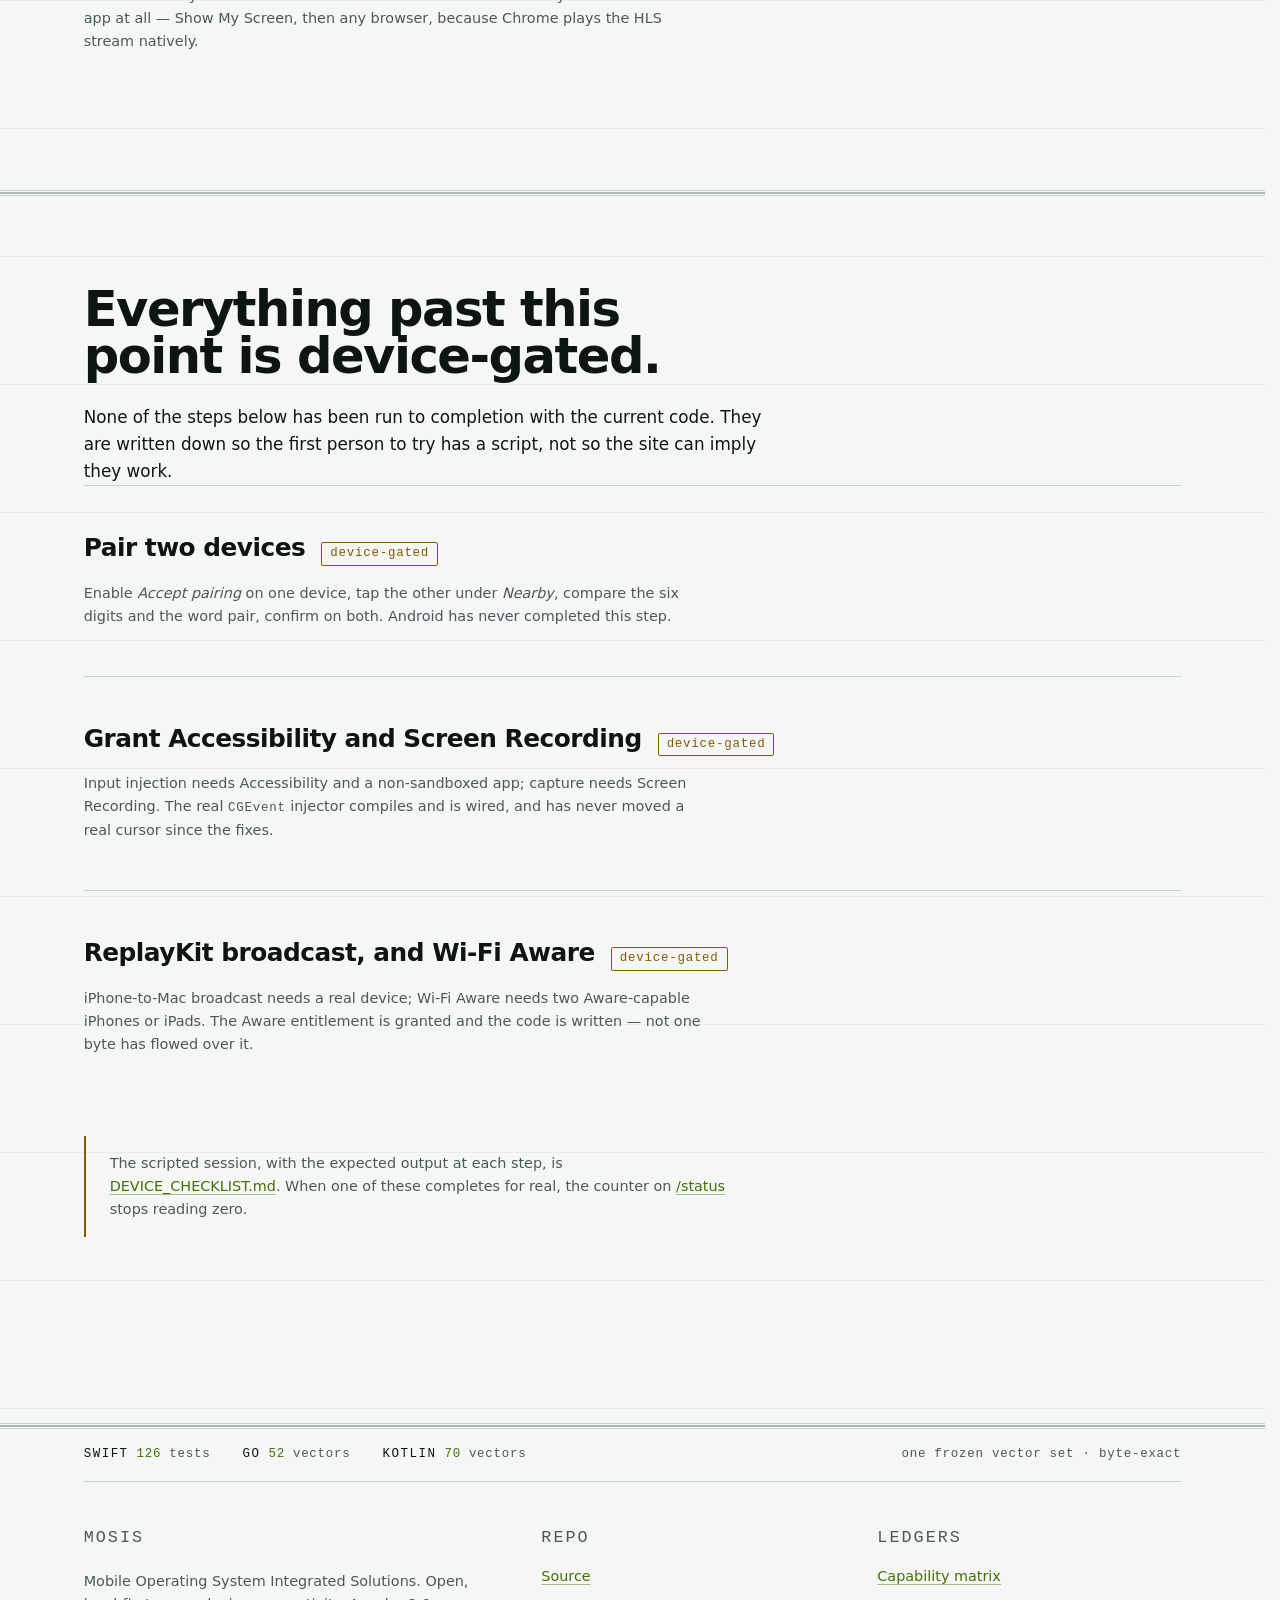
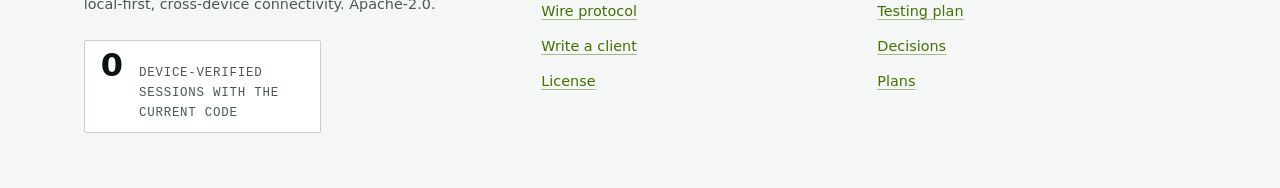
==== commit 641eff4b: "site: P5 — /protocol, /build, the three-impl seal and a command gate The two pages a developer actua" ====
--- a/site/build.html
+++ b/site/build.html
@@ -12,8 +12,6 @@
     <link rel="stylesheet" href="assets/css/tokens.css" />
     <link rel="stylesheet" href="assets/css/base.css" />
     <link rel="stylesheet" href="assets/css/components.css" />
-    <!-- Applies a stored theme choice before first paint. Three lines, no
-         dependency: prefers-color-scheme covers everyone without it. -->
     <script>
       try {
         var t = localStorage.getItem('mosis-theme');
@@ -60,15 +58,221 @@
       <div class="wrap page-head">
         <span class="label">/build</span>
         <h1>Run the provable core in one&nbsp;command.</h1>
-        <p class="lede">The protocol, crypto and session layers are provable from a checkout — Swift, Go and Kotlin each in one command. Everything that needs real hardware is flagged device-gated, because none of it has been verified there yet.</p>
-        <p class="pending" style="margin-block-start: var(--s-6)">
-          <b>scaffold</b> this page is built in P5 — site/PROGRESS.md
+        <p class="lede">
+          Everything on this page except the last section ran on 2026-07-26
+          (macOS 26.5, Xcode 26.6, Go 1.26.5). Anything that needs real hardware
+          is flagged device-gated, because none of it has been verified there.
         </p>
       </div>
+
+      <hr class="rail" />
+
+      <section class="wrap">
+        <h2>Three implementations, three&nbsp;commands.</h2>
+        <p>
+          Each checks itself against the same frozen vectors on one machine. No
+          second device, no account, no network.
+        </p>
+
+        <div class="steps">
+          <div class="step">
+            <div class="step__head">
+              <h3>Swift — the full end-to-end suite</h3>
+              <span class="mark mark--done">ran 2026-07-26</span>
+            </div>
+            <div class="codeblock">
+              <pre class="code" data-source="readme"><code>cd apple/ConduitKit
+swift test --disable-sandbox</code></pre>
+              <button class="copy" type="button" hidden aria-label="Copy the Swift test commands">copy</button>
+            </div>
+            <p>
+              The flag is required, not optional: the macOS sandbox
+              <em>hangs</em> the Network, PKCS#12 and VideoToolbox paths rather
+              than failing them. The 4-test broadcast suite self-skips while the
+              screen is locked.
+            </p>
+          </div>
+
+          <div class="step">
+            <div class="step__head">
+              <h3>Go — core, daemon and conformance</h3>
+              <span class="mark mark--done">ran 2026-07-26</span>
+            </div>
+            <div class="codeblock">
+              <pre class="code" data-source="readme"><code>cd core
+go test ./...
+go run ./cmd/conformance ../proto/vectors</code></pre>
+              <button class="copy" type="button" hidden aria-label="Copy the Go test commands">copy</button>
+            </div>
+            <p>
+              The conformance runner reports 52 vectors, 0 failed. The set is
+              append-only, so a run that passes stays passing.
+            </p>
+          </div>
+
+          <div class="step">
+            <div class="step__head">
+              <h3>Kotlin — the third implementation, pure JVM</h3>
+              <span class="mark mark--done">ran 2026-07-26</span>
+            </div>
+            <div class="codeblock">
+              <pre class="code" data-source="readme"><code>export JAVA_HOME="/Applications/Android Studio.app/Contents/jbr/Contents/Home"
+export PATH="$JAVA_HOME/bin:$PATH"
+cd android/core
+kotlinc $(find src/main/kotlin -name '*.kt') -include-runtime -d /tmp/conduit-core.jar
+java -cp /tmp/conduit-core.jar org.conduit.core.Conformance ../../proto/vectors
+java -cp /tmp/conduit-core.jar org.conduit.core.SessionSmoke</code></pre>
+              <button class="copy" type="button" hidden aria-label="Copy the Kotlin conformance commands">copy</button>
+            </div>
+            <p>
+              No Android SDK needed — any JDK 17 or newer will do. The session
+              smoke runs real Ed25519 and real pairing maths in one process.
+            </p>
+          </div>
+        </div>
+      </section>
+
+      <hr class="rail" />
+
+      <section class="wrap">
+        <h2>The apps and the daemon build&nbsp;unsigned.</h2>
+        <p>
+          Four Apple targets and the Android APK assemble from a clean checkout.
+          Building is not running — none of these has held a session on hardware
+          with the current code.
+        </p>
+
+        <div class="steps">
+          <div class="step">
+            <div class="step__head">
+              <h3>macOS, iOS and tvOS apps</h3>
+              <span class="mark mark--done">builds</span>
+            </div>
+            <div class="codeblock">
+              <pre class="code" data-source="readme"><code>make apple-apps
+open apple/AppleApps/ConduitApps.xcodeproj</code></pre>
+              <button class="copy" type="button" hidden aria-label="Copy the Apple apps commands">copy</button>
+            </div>
+            <p>
+              Requires Xcode 26+ on macOS 26+. Never
+              <code>xcodebuild -target</code> — the legacy path cannot resolve
+              SwiftPM dependencies under Xcode 26 and dies inside swift-crypto.
+              Regenerating with <code>xcodegen</code> rewrites the entitlements
+              files, so mirror any new capability into
+              <code>project.yml</code> first.
+            </p>
+          </div>
+
+          <div class="step">
+            <div class="step__head">
+              <h3>The Go daemon</h3>
+              <span class="mark mark--done">builds</span>
+              <span class="mark mark--part">runs on macOS only</span>
+            </div>
+            <div class="codeblock">
+              <pre class="code" data-source="readme"><code>cd core
+go build -o conduitd ./cmd/conduitd
+./conduitd run --pair</code></pre>
+              <button class="copy" type="button" hidden aria-label="Copy the Go daemon commands">copy</button>
+            </div>
+            <p>
+              Prints its listen port, device id, active input backend and
+              <code>ACCEPTING</code> while it waits. It cross-compiles for Linux
+              and Windows but has only ever been executed on macOS.
+            </p>
+          </div>
+
+          <div class="step">
+            <div class="step__head">
+              <h3>Android</h3>
+              <span class="mark mark--done">APK assembles</span>
+            </div>
+            <div class="codeblock">
+              <pre class="code" data-source="readme"><code>cd android
+echo "sdk.dir=$HOME/Library/Android/sdk" &gt; local.properties
+export JAVA_HOME="/Applications/Android Studio.app/Contents/jbr/Contents/Home"
+./gradlew :app:assembleDebug</code></pre>
+              <button class="copy" type="button" hidden aria-label="Copy the Android build commands">copy</button>
+            </div>
+            <p>
+              Interim honesty: an Android tablet can watch a Mac's screen today
+              with no Android app at all — Show My Screen, then any browser,
+              because Chrome plays the HLS stream natively.
+            </p>
+          </div>
+        </div>
+      </section>
+
+      <hr class="rail" />
+
+      <section class="wrap">
+        <h2>Everything past this point is&nbsp;device-gated.</h2>
+        <p>
+          None of the steps below has been run to completion with the current
+          code. They are written down so the first person to try has a script,
+          not so the site can imply they work.
+        </p>
+
+        <div class="steps">
+          <div class="step">
+            <div class="step__head">
+              <h3>Pair two devices</h3>
+              <span class="mark mark--part">device-gated</span>
+            </div>
+            <p>
+              Enable <em>Accept pairing</em> on one device, tap the other under
+              <em>Nearby</em>, compare the six digits and the word pair, confirm
+              on both. Android has never completed this step.
+            </p>
+          </div>
+
+          <div class="step">
+            <div class="step__head">
+              <h3>Grant Accessibility and Screen Recording</h3>
+              <span class="mark mark--part">device-gated</span>
+            </div>
+            <p>
+              Input injection needs Accessibility and a non-sandboxed app;
+              capture needs Screen Recording. The real
+              <code>CGEvent</code> injector compiles and is wired, and has never
+              moved a real cursor since the fixes.
+            </p>
+          </div>
+
+          <div class="step">
+            <div class="step__head">
+              <h3>ReplayKit broadcast, and Wi-Fi Aware</h3>
+              <span class="mark mark--part">device-gated</span>
+            </div>
+            <p>
+              iPhone-to-Mac broadcast needs a real device; Wi-Fi Aware needs two
+              Aware-capable iPhones or iPads. The Aware entitlement is granted
+              and the code is written — not one byte has flowed over it.
+            </p>
+          </div>
+        </div>
+
+        <div class="gated">
+          <p>
+            The scripted session, with the expected output at each step, is
+            <a href="https://github.com/SnoobieJunes/conduit/blob/main/docs/DEVICE_CHECKLIST.md">DEVICE_CHECKLIST.md</a>. When
+            one of these completes for real, the counter on
+            <a href="status.html">/status</a> stops reading zero.
+          </p>
+        </div>
+      </section>
     </main>
 
     <footer class="site-foot">
       <hr class="rail" />
+      <div class="wrap">
+        <p class="seal">
+          <span class="seal__impl"><b>Swift</b> <em data-fig="swift">126</em> tests</span>
+          <span class="seal__impl"><b>Go</b> <em data-fig="go">52</em> vectors</span>
+          <span class="seal__impl"><b>Kotlin</b> <em data-fig="kotlin">70</em> vectors</span>
+          <span class="seal__note">one frozen vector set · byte-exact</span>
+        </p>
+      </div>
       <div class="wrap site-foot__grid">
         <div>
           <h2>MOSIS</h2>
@@ -104,5 +308,6 @@
 
     <script type="module" src="assets/js/theme.js"></script>
     <script type="module" src="assets/js/lanes.js"></script>
+    <script type="module" src="assets/js/copy.js"></script>
   </body>
 </html>
--- a/site/assets/css/base.css
+++ b/site/assets/css/base.css
@@ -131,6 +131,13 @@
   color: var(--muted);
 }
 
+/* Mono inside a display headline has to scale with it, or `dev` in a 3rem
+ * headline reads as a typo. */
+:where(h1, h2, h3) code {
+  font-size: 0.68em;
+  letter-spacing: 0.01em;
+}
+
 a {
   color: var(--sig);
   text-decoration-thickness: 1px;
--- a/site/assets/css/components.css
+++ b/site/assets/css/components.css
@@ -136,7 +136,7 @@
   inset-inline-start: 0;
   z-index: 10;
   width: max-content;
-  max-width: min(38ch, 78vw);
+  max-width: min(38ch, calc(100vw - 2 * var(--gutter)));
   padding: var(--s-2) var(--s-3);
   border: var(--hair) solid var(--rail-2);
   border-radius: var(--radius);
@@ -147,15 +147,15 @@
   line-height: 1.45;
   white-space: normal;
   text-transform: none;
-  opacity: 0;
-  visibility: hidden;
-  transition: opacity var(--dur-ui) var(--ease);
+  /* display:none, not opacity:0 — a hidden absolutely-positioned child still
+     counts toward the page's scrollable overflow, and 90 of these were making
+     every page scroll sideways. */
+  display: none;
 }
 
 .tag:hover::after,
 .tag:focus-visible::after {
-  opacity: 1;
-  visibility: visible;
+  display: block;
 }
 
 /* Near the right edge the tooltip flips its anchor rather than overflowing. */
@@ -803,3 +803,1020 @@
   /* Headroom for the tooltip, which opens upward. */
   padding-block-start: var(--s-5);
 }
+
+/* ── Home: hero ─────────────────────────────────────────────────────────── */
+
+.hero {
+  padding-block: clamp(var(--s-6), 8vw, var(--s-9)) clamp(var(--s-6), 6vw, var(--s-8));
+}
+
+.hero .label {
+  display: block;
+  margin-block-end: var(--s-3);
+}
+
+.hero .chip {
+  margin-block-start: clamp(var(--s-5), 5vw, var(--s-7));
+}
+
+/* The spec strip: four facts, hairline-separated, mono. Not a feature list. */
+.facts {
+  display: flex;
+  flex-wrap: wrap;
+  gap: var(--s-2) 0;
+  margin: var(--s-5) 0 0;
+  padding: 0;
+  list-style: none;
+  max-width: none;
+}
+
+.facts li {
+  max-width: none;
+  padding-inline: var(--s-3);
+  border-inline-start: var(--hair) solid var(--rail);
+  font-family: var(--font-mono);
+  font-size: var(--t-mono);
+  letter-spacing: var(--track-mono);
+  color: var(--muted);
+  white-space: nowrap;
+}
+
+.facts li:first-child {
+  padding-inline-start: 0;
+  border-inline-start: 0;
+}
+
+@media (max-width: 619px) {
+  .facts {
+    display: grid;
+    grid-template-columns: 1fr 1fr;
+    gap: 0;
+  }
+
+  .facts li {
+    padding: var(--s-2) var(--s-3) var(--s-2) 0;
+    border-inline-start: 0;
+    border-block-start: var(--hair) solid var(--rail);
+    white-space: normal;
+  }
+}
+
+/* ── Home: the honest-status band ────────────────────────────────────────
+ * Second thing on the page, deliberately. Plan 10 §8.1: the counter is a
+ * feature, and this sentence is not something to bury below the fold. */
+
+.band {
+  background: var(--ink-2);
+}
+
+.band__grid {
+  display: grid;
+  gap: var(--s-6);
+  padding-block: clamp(var(--s-6), 6vw, var(--s-8));
+  grid-template-columns: 1fr;
+}
+
+@media (min-width: 900px) {
+  .band__grid {
+    grid-template-columns: 1.15fr 1fr;
+    gap: var(--s-8);
+    align-items: start;
+  }
+}
+
+.counter--lg {
+  display: block;
+  border: 0;
+  padding: 0;
+  margin: 0;
+  background: none;
+}
+
+.counter--lg .counter__n {
+  display: block;
+  font-size: clamp(5rem, 16vw, 9rem);
+  line-height: 0.8;
+  letter-spacing: -0.05em;
+}
+
+.counter--lg .counter__what {
+  display: block;
+  margin-block-start: var(--s-3);
+  max-width: 30ch;
+}
+
+/* Three implementations, three real numbers, one date. */
+.figures {
+  display: grid;
+  gap: 0;
+  margin-block-start: var(--s-5);
+  padding-block-start: var(--s-4);
+  border-block-start: var(--hair) solid var(--rail);
+}
+
+.figures div {
+  display: flex;
+  align-items: baseline;
+  justify-content: space-between;
+  gap: var(--s-3);
+  padding-block: var(--s-2);
+  border-block-end: var(--hair) solid var(--rail);
+}
+
+.figures dt {
+  font-family: var(--font-mono);
+  font-size: var(--t-mono);
+  letter-spacing: var(--track-mono);
+  text-transform: uppercase;
+  color: var(--muted);
+}
+
+.figures dd {
+  margin: 0;
+  font-family: var(--font-mono);
+  font-size: var(--t-small);
+  color: var(--text);
+  text-align: end;
+}
+
+.dateline {
+  display: block;
+  margin-block-start: var(--s-3);
+  color: var(--muted);
+}
+
+/* ── Home: the four claims ──────────────────────────────────────────────── */
+
+.claims {
+  display: grid;
+  gap: var(--s-5);
+  margin: var(--s-6) 0 0;
+  padding: 0;
+  list-style: none;
+}
+
+@media (min-width: 760px) {
+  .claims {
+    grid-template-columns: 1fr 1fr;
+    gap: var(--s-7) var(--s-6);
+  }
+}
+
+.claim {
+  max-width: none;
+  padding-block-start: var(--s-3);
+  border-block-start: 2px solid var(--rail-2);
+}
+
+.claim__n {
+  display: block;
+  color: var(--sig);
+  margin-block-end: var(--s-2);
+}
+
+.claim h3 + p {
+  margin-block-start: var(--s-2);
+}
+
+.claim p {
+  color: var(--muted);
+}
+
+/* ── Call to action ─────────────────────────────────────────────────────── */
+
+.cta {
+  margin-block-start: var(--s-5);
+  font-family: var(--font-mono);
+  font-size: var(--t-mono);
+  letter-spacing: var(--track-mono);
+  text-transform: uppercase;
+}
+
+.cta a {
+  text-decoration: none;
+  border-block-end: var(--hair) solid color-mix(in srgb, var(--sig) 45%, transparent);
+  padding-block-end: 2px;
+}
+
+.cta a:hover {
+  border-block-end-color: currentColor;
+}
+
+/* ── Code blocks ────────────────────────────────────────────────────────── */
+
+.code {
+  margin: 0;
+  padding: var(--s-3) var(--s-4);
+  border: var(--hair) solid var(--rail);
+  border-radius: var(--radius);
+  background: var(--ink-2);
+  overflow-x: auto;
+  line-height: 1.75;
+  max-width: none;
+}
+
+.code .c {
+  color: var(--muted);
+}
+
+.quickstart {
+  display: grid;
+  gap: var(--s-5);
+  margin-block-start: var(--s-6);
+}
+
+@media (min-width: 980px) {
+  .quickstart {
+    grid-template-columns: repeat(3, 1fr);
+    align-items: start;
+  }
+}
+
+/* Without this a long command line widens its own grid item instead of
+ * scrolling inside the <pre> — at every width, not just the 3-column one. */
+.quickstart > * {
+  min-width: 0;
+}
+
+.quickstart h3 {
+  display: flex;
+  align-items: baseline;
+  justify-content: space-between;
+  gap: var(--s-3);
+  padding-block-end: var(--s-2);
+  border-block-end: var(--hair) solid var(--rail);
+  margin-block-end: var(--s-3);
+}
+
+.quickstart h3 small {
+  font-family: var(--font-mono);
+  font-size: var(--t-mono);
+  font-weight: 400;
+  letter-spacing: var(--track-mono);
+  font-stretch: normal;
+  color: var(--sig);
+}
+
+/* ── Capability matrix (§4.3.4) ──────────────────────────────────────────
+ * A real <table>: semantic, keyboard-navigable, sticky header row and first
+ * column. Hairlines, no zebra stripes — the colour in this table means
+ * evidence strength, and nothing else is allowed to compete with it. */
+
+.matrix-wrap {
+  margin-block-start: var(--s-5);
+  overflow: auto;
+  max-block-size: min(78vh, 900px);
+  border: var(--hair) solid var(--rail);
+  border-radius: var(--radius);
+}
+
+.matrix-wrap:focus-visible {
+  outline: 2px solid var(--sig);
+  outline-offset: 2px;
+}
+
+.matrix {
+  border-collapse: separate;
+  border-spacing: 0;
+  inline-size: 100%;
+  font-size: var(--t-small);
+}
+
+.matrix th,
+.matrix td {
+  padding: var(--s-2) var(--s-3);
+  text-align: start;
+  vertical-align: top;
+  border-block-end: var(--hair) solid var(--rail);
+  border-inline-end: var(--hair) solid var(--rail);
+}
+
+/* Cells wrap; only the pill itself refuses to break. A nowrap cell made long
+ * notes overlap their own tag. */
+.matrix td {
+  min-inline-size: 10ch;
+  line-height: 1.5;
+}
+
+.matrix tr:last-child th,
+.matrix tr:last-child td {
+  border-block-end: 0;
+}
+
+.matrix th:last-child,
+.matrix td:last-child {
+  border-inline-end: 0;
+}
+
+/* Sticky header row and first column. Both need an opaque ground of their
+ * own or the cells scroll through them. */
+.matrix thead th {
+  position: sticky;
+  inset-block-start: 0;
+  z-index: 2;
+  background: var(--ink-3);
+  font-family: var(--font-mono);
+  font-size: var(--t-mono);
+  font-weight: 400;
+  letter-spacing: 0.1em;
+  text-transform: uppercase;
+  color: var(--muted);
+}
+
+.matrix tbody th {
+  position: sticky;
+  inset-inline-start: 0;
+  z-index: 1;
+  background: var(--ink-2);
+  font-weight: 500;
+  font-size: var(--t-small);
+  white-space: normal;
+  border-inline-end: var(--hair) solid var(--rail-2);
+}
+
+/* The capability column is the row's name; without a floor the table layout
+ * squeezes it to its longest word while the nowrap tag columns take the room. */
+.matrix tbody th,
+.matrix thead th:first-child {
+  min-inline-size: min(26ch, 42vw);
+}
+
+.matrix thead th:first-child {
+  z-index: 3;
+  inset-inline-start: 0;
+  background: var(--ink-3);
+}
+
+.cell__note {
+  color: var(--muted);
+  font-size: var(--t-mono);
+  font-family: var(--font-mono);
+}
+
+/* The README bolds a handful of cells — the ones whose tag alone would
+ * mislead. Carry that emphasis through instead of flattening it. */
+.cell__note--strong {
+  color: var(--text);
+}
+
+/* Footnote reference: small, mono, superscript, and a real link. */
+.fn {
+  font-family: var(--font-mono);
+  font-size: 0.68em;
+  vertical-align: super;
+  line-height: 1;
+  text-decoration: none;
+  color: var(--muted);
+  border-block-end: var(--hair) solid var(--rail-2);
+}
+
+.fn:hover,
+.fn:focus-visible {
+  color: var(--sig);
+}
+
+/* A cell the tooltip would push off the top of the scroll container opens
+ * downward instead. */
+.matrix tbody tr:first-child .tag::after,
+.matrix tbody tr:nth-child(2) .tag::after {
+  inset-block-end: auto;
+  inset-block-start: calc(100% + var(--s-1));
+}
+
+.matrix td:last-child .tag::after,
+.matrix td:nth-last-child(2) .tag::after {
+  inset-inline-start: auto;
+  inset-inline-end: 0;
+}
+
+/* ── Matrix filters ──────────────────────────────────────────────────────
+ * Platform toggles are checkboxes plus CSS, so they work with JavaScript
+ * disabled. The capability search needs script, so it stays hidden until
+ * matrix.js can run it. */
+
+.matrix-tools {
+  display: flex;
+  flex-wrap: wrap;
+  align-items: center;
+  gap: var(--s-2);
+  margin-block-start: var(--s-5);
+}
+
+.colfilter {
+  position: absolute;
+  width: 1px;
+  height: 1px;
+  overflow: hidden;
+  clip-path: inset(50%);
+}
+
+.chipbox {
+  display: inline-block;
+  padding: var(--s-1) var(--s-3);
+  border: var(--hair) solid var(--rail-2);
+  border-radius: var(--radius-pill);
+  font-family: var(--font-mono);
+  font-size: var(--t-mono);
+  letter-spacing: var(--track-mono);
+  color: var(--muted);
+  cursor: pointer;
+  user-select: none;
+  transition: border-color var(--dur-ui) var(--ease), color var(--dur-ui) var(--ease);
+}
+
+.colfilter:checked + .chipbox {
+  border-color: var(--sig);
+  color: var(--sig);
+}
+
+.colfilter:focus-visible + .chipbox {
+  outline: 2px solid var(--sig);
+  outline-offset: 3px;
+}
+
+.matrix-search input {
+  padding: var(--s-1) var(--s-3);
+  border: var(--hair) solid var(--rail-2);
+  border-radius: var(--radius-pill);
+  background: var(--ink-2);
+  color: var(--text);
+  font-family: var(--font-mono);
+  font-size: var(--t-mono);
+  letter-spacing: var(--track-mono);
+  inline-size: 22ch;
+}
+
+.matrix-count {
+  font-family: var(--font-mono);
+  font-size: var(--t-mono);
+  letter-spacing: var(--track-mono);
+  color: var(--muted);
+}
+
+.matrix-empty {
+  margin-block-start: var(--s-4);
+  color: var(--muted);
+}
+
+.matrix tr[hidden] {
+  display: none;
+}
+
+/* ── Legend with counts, footnote list ──────────────────────────────────── */
+
+.legend__n {
+  display: inline-block;
+  margin-inline-start: var(--s-2);
+  font-family: var(--font-mono);
+  font-size: var(--t-mono);
+  letter-spacing: var(--track-mono);
+  color: var(--inert);
+  white-space: nowrap;
+}
+
+.footnotes {
+  display: grid;
+  gap: var(--s-3);
+  margin: 0;
+  padding-inline-start: var(--s-5);
+  color: var(--muted);
+  font-size: var(--t-small);
+}
+
+.footnotes li {
+  max-width: 78ch;
+  padding-inline-start: var(--s-2);
+}
+
+.footnotes li::marker {
+  font-family: var(--font-mono);
+  font-size: var(--t-mono);
+  color: var(--sig);
+}
+
+.footnotes li:target {
+  color: var(--text);
+}
+
+.counter__of {
+  color: var(--muted);
+  font-size: 0.42em;
+  letter-spacing: -0.02em;
+}
+
+.figures--wide dd {
+  text-align: end;
+  max-inline-size: 46ch;
+}
+
+@media (max-width: 640px) {
+  .figures--wide div {
+    display: grid;
+    gap: var(--s-1);
+  }
+
+  .figures--wide dd {
+    text-align: start;
+  }
+}
+
+/* Column toggles, in CSS so they work with JavaScript disabled. One rule per
+ * platform; the slug matches the checkbox id emitted for that column. */
+.matrix-tools:has(#col-macos:not(:checked)) ~ .matrix-wrap [data-col='1'],
+.matrix-tools:has(#col-ios-ipados:not(:checked)) ~ .matrix-wrap [data-col='2'],
+.matrix-tools:has(#col-tvos:not(:checked)) ~ .matrix-wrap [data-col='3'],
+.matrix-tools:has(#col-android:not(:checked)) ~ .matrix-wrap [data-col='4'],
+.matrix-tools:has(#col-linux:not(:checked)) ~ .matrix-wrap [data-col='5'],
+.matrix-tools:has(#col-windows:not(:checked)) ~ .matrix-wrap [data-col='6'] {
+  display: none;
+}
+
+/* ── Outcome marks ───────────────────────────────────────────────────────
+ * Square-cornered, so they never read as evidence tags. An evidence tag says
+ * how something was tested; a mark says what happened to a promise. */
+
+.mark {
+  display: inline-block;
+  padding: 1px var(--s-2) 2px;
+  border: var(--hair) solid currentColor;
+  border-radius: var(--radius);
+  font-family: var(--font-mono);
+  font-size: var(--t-mono);
+  letter-spacing: var(--track-mono);
+  line-height: 1.5;
+  white-space: nowrap;
+  color: var(--inert);
+}
+
+.mark--done {
+  color: var(--sig);
+}
+
+.mark--part {
+  color: var(--partial);
+}
+
+.mark--gone {
+  color: var(--inert);
+  border-style: dashed;
+}
+
+/* ── Pull quote ─────────────────────────────────────────────────────────── */
+
+.pull {
+  margin: 0;
+  border-inline-start: 2px solid var(--sig);
+  padding-inline-start: clamp(var(--s-4), 3vw, var(--s-6));
+}
+
+.pull p {
+  font-family: var(--font-display);
+  font-weight: 800;
+  font-stretch: 88%;
+  font-size: var(--t-h2);
+  line-height: 1;
+  letter-spacing: var(--track-display);
+  text-wrap: balance;
+  max-width: 22ch;
+}
+
+.pull footer {
+  margin-block-start: var(--s-4);
+  font-family: var(--font-mono);
+  font-size: var(--t-mono);
+  letter-spacing: var(--track-mono);
+  color: var(--muted);
+  max-width: 52ch;
+}
+
+/* ── Plain table (scorecard, non-goals) ─────────────────────────────────── */
+
+.tbl {
+  inline-size: 100%;
+  border-collapse: separate;
+  border-spacing: 0;
+  font-size: var(--t-small);
+  margin-block-start: var(--s-5);
+}
+
+.tbl th,
+.tbl td {
+  text-align: start;
+  vertical-align: top;
+  padding: var(--s-3) var(--s-4) var(--s-3) 0;
+  border-block-end: var(--hair) solid var(--rail);
+}
+
+.tbl thead th {
+  font-family: var(--font-mono);
+  font-size: var(--t-mono);
+  font-weight: 400;
+  letter-spacing: 0.1em;
+  text-transform: uppercase;
+  color: var(--muted);
+  border-block-end-color: var(--rail-2);
+}
+
+.tbl td:last-child,
+.tbl th:last-child {
+  padding-inline-end: 0;
+}
+
+.tbl .mark {
+  margin-block-start: 1px;
+}
+
+/* ── Path ladder (§4.3.5) ────────────────────────────────────────────────
+ * LAN → same-vendor P2P → soft-AP → manual hotspot. One continuous rail
+ * across the top; the segment above a rung is lit only where that rung is
+ * proven, so the graphic itself says how far along we actually are. */
+
+.ladder {
+  display: grid;
+  gap: var(--s-5);
+  margin: var(--s-6) 0 0;
+  padding: 0;
+  list-style: none;
+}
+
+@media (min-width: 900px) {
+  .ladder {
+    grid-template-columns: repeat(4, 1fr);
+    gap: 0;
+  }
+
+  .rung {
+    padding-inline: var(--s-4);
+    border-inline-start: var(--hair) solid var(--rail);
+  }
+
+  .rung:first-child {
+    padding-inline-start: 0;
+    border-inline-start: 0;
+  }
+}
+
+.rung {
+  position: relative;
+  max-width: none;
+  padding-block-start: var(--s-4);
+  border-block-start: 2px solid var(--rail-2);
+}
+
+.rung--proven {
+  border-block-start-color: var(--sig);
+}
+
+.rung::before {
+  content: '';
+  position: absolute;
+  inset-block-start: -5px;
+  inset-inline-start: 0;
+  inline-size: 8px;
+  block-size: 8px;
+  background: var(--rail-2);
+}
+
+@media (min-width: 900px) {
+  .rung::before {
+    inset-inline-start: var(--s-4);
+  }
+
+  .rung:first-child::before {
+    inset-inline-start: 0;
+  }
+}
+
+.rung--proven::before {
+  background: var(--sig);
+}
+
+.rung__n {
+  display: block;
+  font-family: var(--font-mono);
+  font-size: var(--t-mono);
+  letter-spacing: var(--track-mono);
+  color: var(--muted);
+  margin-block-end: var(--s-2);
+}
+
+.rung h3 {
+  font-size: 1.15rem;
+}
+
+.rung h3 + .mark {
+  margin-block-start: var(--s-2);
+}
+
+.rung p {
+  margin-block-start: var(--s-3);
+  color: var(--muted);
+  font-size: var(--t-small);
+}
+
+/* ── Horizons ───────────────────────────────────────────────────────────── */
+
+.horizons {
+  margin: var(--s-6) 0 0;
+  padding: 0;
+  list-style: none;
+}
+
+.horizon {
+  display: grid;
+  gap: var(--s-2) var(--s-5);
+  max-width: none;
+  padding-block: var(--s-5);
+  border-block-start: var(--hair) solid var(--rail);
+}
+
+.horizon:last-child {
+  border-block-end: var(--hair) solid var(--rail);
+}
+
+@media (min-width: 880px) {
+  .horizon {
+    grid-template-columns: 14ch minmax(0, 1fr) auto;
+    align-items: start;
+  }
+}
+
+.horizon__n {
+  font-family: var(--font-mono);
+  font-size: var(--t-mono);
+  letter-spacing: 0.12em;
+  text-transform: uppercase;
+  color: var(--sig);
+  padding-block-start: 4px;
+}
+
+.horizon p {
+  margin-block-start: var(--s-2);
+  color: var(--muted);
+}
+
+/* ── Numbered rung list (adoption ladder, plan 04) ──────────────────────── */
+
+.rungs {
+  display: grid;
+  gap: 0;
+  margin: var(--s-5) 0 0;
+  padding: 0;
+  list-style: none;
+  counter-reset: rung;
+}
+
+.rungs li {
+  display: grid;
+  gap: var(--s-2) var(--s-4);
+  max-width: none;
+  padding-block: var(--s-3);
+  border-block-end: var(--hair) solid var(--rail);
+  counter-increment: rung;
+}
+
+/* Four children — counter, name, description, mark — so four columns. Three
+ * made the description wrap inside the mark's width. */
+@media (min-width: 720px) {
+  .rungs li {
+    grid-template-columns: 4ch minmax(16ch, 26ch) minmax(0, 1fr) auto;
+    align-items: baseline;
+  }
+}
+
+.rungs li::before {
+  content: counter(rung, decimal-leading-zero);
+  font-family: var(--font-mono);
+  font-size: var(--t-mono);
+  letter-spacing: var(--track-mono);
+  color: var(--muted);
+}
+
+.rungs b {
+  font-weight: 600;
+}
+
+.rungs span:not(.mark) {
+  color: var(--muted);
+}
+
+/* ── Three-impl seal (§4.3.7) ────────────────────────────────────────────
+ * Swift · Go · Kotlin against one frozen vector set. Small, dense, and in
+ * the footer of every page — it is the single most load-bearing fact about
+ * this protocol, so it never scrolls out of reach. */
+
+.seal {
+  display: flex;
+  flex-wrap: wrap;
+  align-items: baseline;
+  gap: var(--s-2) var(--s-5);
+  max-width: none;
+  padding-block: var(--s-3);
+  border-block-end: var(--hair) solid var(--rail);
+  font-family: var(--font-mono);
+  font-size: var(--t-mono);
+  letter-spacing: var(--track-mono);
+  color: var(--muted);
+}
+
+.seal__impl {
+  display: inline-flex;
+  align-items: baseline;
+  gap: var(--s-2);
+}
+
+.seal__impl b {
+  font-weight: 400;
+  letter-spacing: 0.12em;
+  text-transform: uppercase;
+  color: var(--text);
+}
+
+.seal__impl em {
+  font-style: normal;
+  color: var(--sig);
+}
+
+.seal__note {
+  margin-inline-start: auto;
+}
+
+/* The same fact, at hero scale, on /protocol. */
+.seal--lg {
+  display: grid;
+  gap: var(--s-4);
+  border-block-end: 0;
+  padding-block: 0;
+  margin-block-start: var(--s-6);
+  grid-template-columns: 1fr;
+}
+
+@media (min-width: 760px) {
+  .seal--lg {
+    grid-template-columns: repeat(3, 1fr);
+    gap: 0;
+  }
+
+  .seal--lg .seal__impl {
+    padding-inline: var(--s-5);
+    border-inline-start: var(--hair) solid var(--rail);
+  }
+
+  .seal--lg .seal__impl:first-child {
+    padding-inline-start: 0;
+    border-inline-start: 0;
+  }
+}
+
+.seal--lg .seal__impl {
+  display: block;
+  padding-block-start: var(--s-4);
+  border-block-start: 2px solid var(--sig);
+}
+
+.seal--lg .seal__impl b {
+  display: block;
+  margin-block-end: var(--s-2);
+}
+
+.seal--lg .seal__impl em {
+  display: block;
+  font-family: var(--font-display);
+  font-weight: 800;
+  font-stretch: 88%;
+  font-size: clamp(2.6rem, 1.6rem + 3vw, 4rem);
+  line-height: 0.9;
+  letter-spacing: -0.04em;
+}
+
+.seal--lg .seal__impl i {
+  display: block;
+  font-style: normal;
+  margin-block-start: var(--s-2);
+  color: var(--muted);
+}
+
+/* ── Copy button ─────────────────────────────────────────────────────────
+ * An enhancement over selectable text, so it stays hidden until copy.js can
+ * make it work. The commands are readable and selectable either way. */
+
+.codeblock {
+  position: relative;
+}
+
+.copy {
+  position: absolute;
+  inset-block-start: var(--s-2);
+  inset-inline-end: var(--s-2);
+  padding: 2px var(--s-2);
+  border: var(--hair) solid var(--rail-2);
+  border-radius: var(--radius);
+  background: var(--ink);
+  color: var(--muted);
+  font-family: var(--font-mono);
+  font-size: var(--t-mono);
+  letter-spacing: var(--track-mono);
+  cursor: pointer;
+  opacity: 0;
+  transition: opacity var(--dur-ui) var(--ease), color var(--dur-ui) var(--ease),
+    border-color var(--dur-ui) var(--ease);
+}
+
+.copy[hidden] {
+  display: none;
+}
+
+.codeblock:hover .copy,
+.copy:focus-visible,
+.copy[data-done] {
+  opacity: 1;
+}
+
+.copy:hover {
+  border-color: var(--sig);
+  color: var(--sig);
+}
+
+.copy[data-done] {
+  border-color: var(--sig);
+  color: var(--sig);
+}
+
+/* Keyboard users never hover, so the button has to be reachable without it. */
+@media (hover: none) {
+  .copy {
+    opacity: 1;
+  }
+}
+
+/* ── Device-gated step ───────────────────────────────────────────────────
+ * Every command on /build either ran on 2026-07-26 or is flagged here. */
+
+.step {
+  max-width: none;
+  padding-block: var(--s-5);
+  border-block-start: var(--hair) solid var(--rail);
+}
+
+.step__head {
+  display: flex;
+  flex-wrap: wrap;
+  align-items: baseline;
+  gap: var(--s-2) var(--s-3);
+  margin-block-end: var(--s-3);
+}
+
+.step__head h3 {
+  margin: 0;
+}
+
+.step > p {
+  margin-block: var(--s-3);
+  color: var(--muted);
+  font-size: var(--t-small);
+}
+
+.gated {
+  border-inline-start: 2px solid var(--partial);
+  padding: var(--s-3) 0 var(--s-3) var(--s-4);
+  margin-block-start: var(--s-5);
+}
+
+.gated p {
+  color: var(--muted);
+  font-size: var(--t-small);
+}
+
+/* ── Spec blocks (/protocol) ─────────────────────────────────────────────── */
+
+.spec {
+  display: grid;
+  gap: var(--s-6);
+  margin-block-start: var(--s-6);
+}
+
+@media (min-width: 900px) {
+  .spec {
+    grid-template-columns: repeat(2, minmax(0, 1fr));
+    gap: var(--s-7) var(--s-6);
+  }
+}
+
+.spec > div {
+  min-width: 0;
+}
+
+.spec h3 {
+  padding-block-end: var(--s-2);
+  border-block-end: var(--hair) solid var(--rail-2);
+  margin-block-end: var(--s-3);
+}
+
+.spec p {
+  color: var(--muted);
+  font-size: var(--t-small);
+}
+
+.spec .code {
+  margin-block-start: var(--s-3);
+}
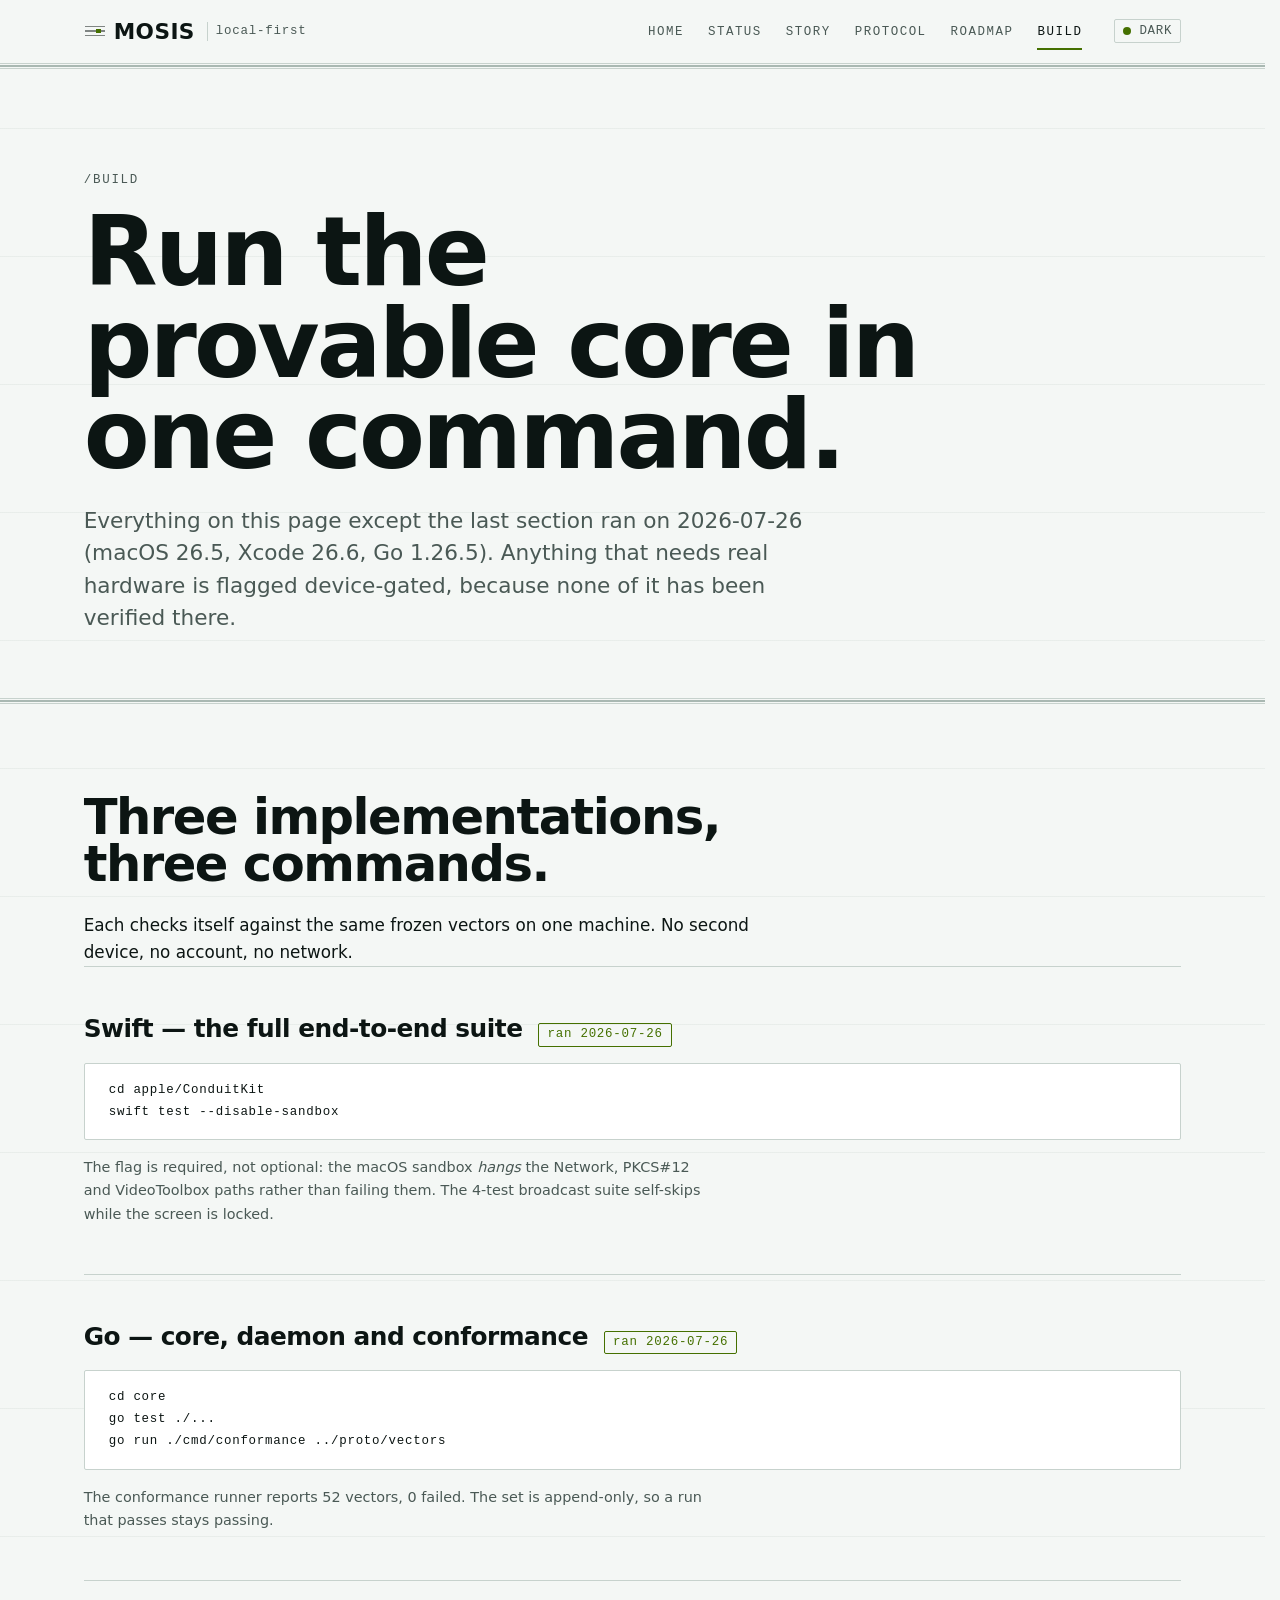
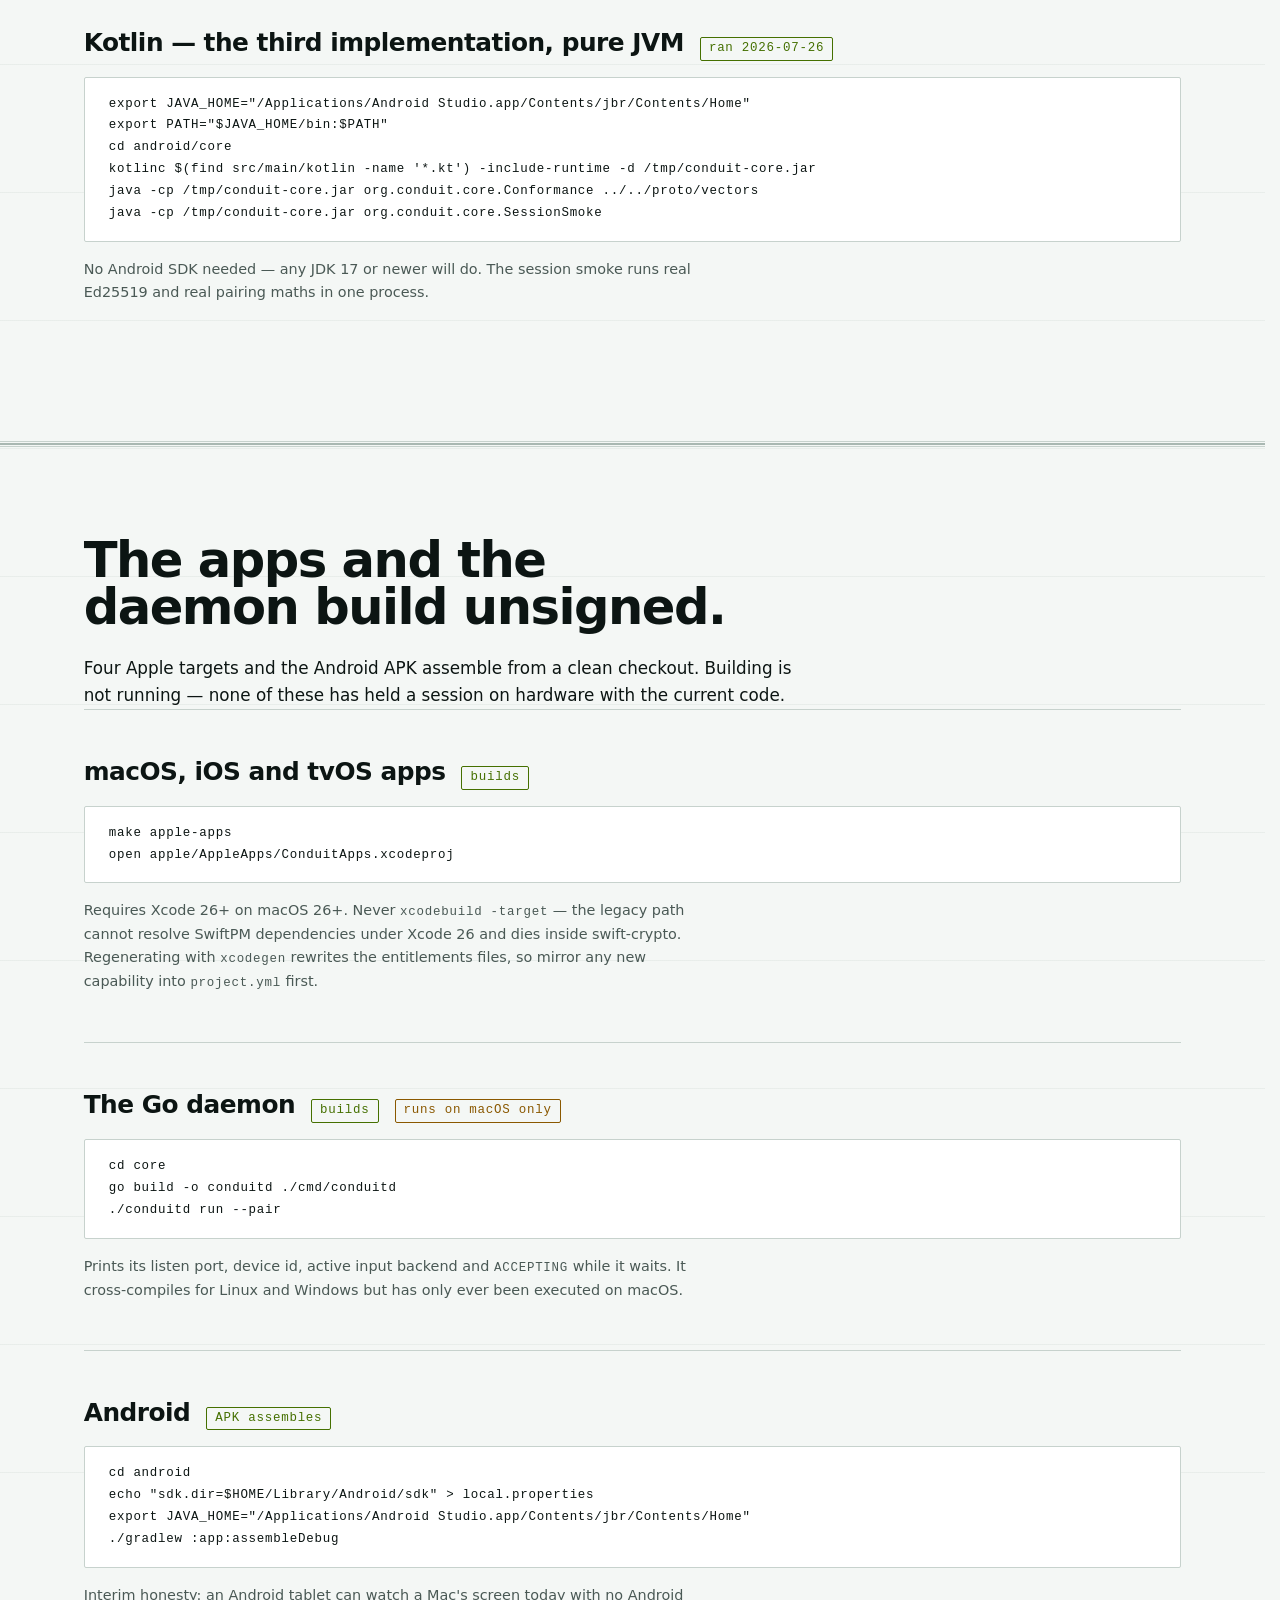
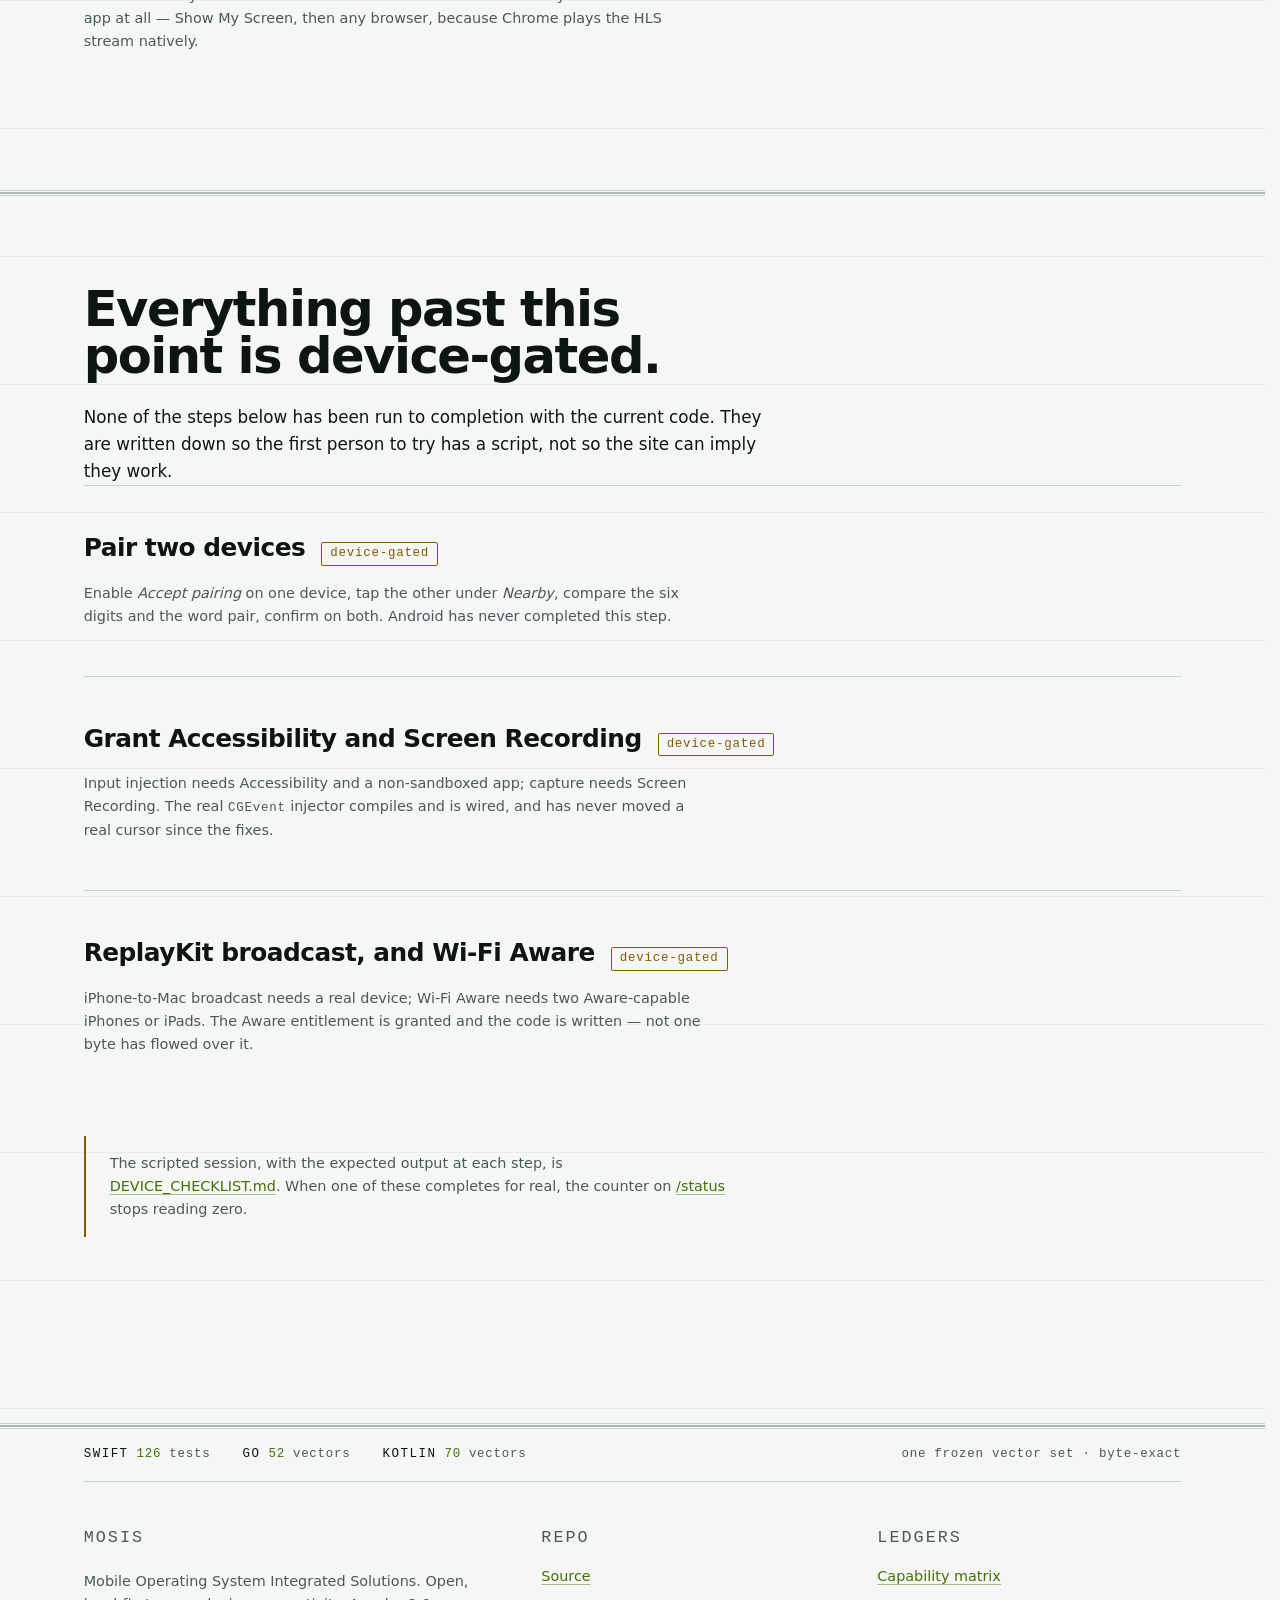
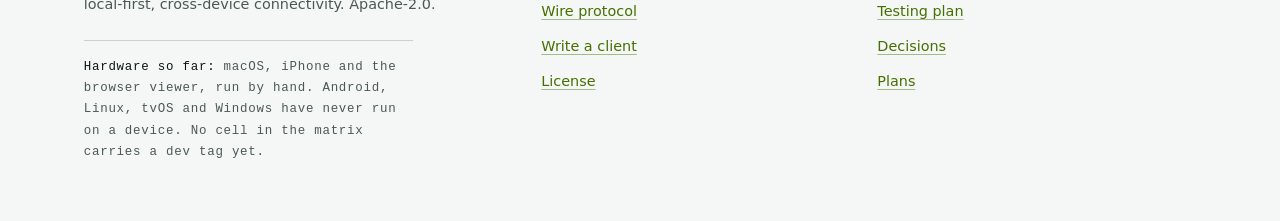
==== commit 70cfdad7: "site: lead with what works, ask for testers, add the Browser column Auston's review: the "none of th" ====
--- a/site/build.html
+++ b/site/build.html
@@ -12,6 +12,8 @@
     <link rel="stylesheet" href="assets/css/tokens.css" />
     <link rel="stylesheet" href="assets/css/base.css" />
     <link rel="stylesheet" href="assets/css/components.css" />
+    <!-- Applies a stored theme choice before first paint. Three lines, no
+         dependency: prefers-color-scheme covers everyone without it. -->
     <script>
       try {
         var t = localStorage.getItem('mosis-theme');
@@ -280,9 +282,10 @@
             Mobile Operating System Integrated Solutions. Open, local-first,
             cross-device connectivity. Apache-2.0.
           </p>
-          <p class="counter">
-            <span class="counter__n">0</span>
-            <span class="counter__what">device-verified sessions with the current code</span>
+          <p class="foot-status">
+            <b>Hardware so far:</b> macOS, iPhone and the browser viewer, run by
+            hand. Android, Linux, tvOS and Windows have never run on a device.
+            No cell in the matrix carries a <code>dev</code> tag yet.
           </p>
         </div>
         <div>
--- a/site/assets/css/components.css
+++ b/site/assets/css/components.css
@@ -1820,3 +1820,193 @@
 .spec .code {
   margin-block-start: var(--s-3);
 }
+
+/* ── Capability cards ────────────────────────────────────────────────────
+ * What the thing actually does. Each card carries the macOS evidence tag,
+ * generated from matrix.json, so the showcase cannot drift from the ledger. */
+
+.caps {
+  display: grid;
+  gap: var(--s-5);
+  margin: var(--s-6) 0 0;
+  padding: 0;
+  list-style: none;
+}
+
+@media (min-width: 700px) {
+  .caps {
+    grid-template-columns: repeat(2, minmax(0, 1fr));
+    gap: var(--s-6) var(--s-6);
+  }
+}
+
+@media (min-width: 1060px) {
+  .caps {
+    grid-template-columns: repeat(3, minmax(0, 1fr));
+  }
+}
+
+.cap {
+  max-width: none;
+  min-width: 0;
+  padding-block-start: var(--s-3);
+  border-block-start: 2px solid var(--sig);
+}
+
+.cap__head {
+  display: flex;
+  flex-wrap: wrap;
+  align-items: baseline;
+  justify-content: space-between;
+  gap: var(--s-2) var(--s-3);
+}
+
+.cap h3 {
+  font-size: 1.1rem;
+}
+
+.cap p {
+  margin-block-start: var(--s-2);
+  color: var(--muted);
+  font-size: var(--t-small);
+}
+
+/* ── Coverage: who has run this on real hardware ─────────────────────────
+ * The recruiting surface. Platforms nobody owns are the ask, not an apology. */
+
+.coverage {
+  display: grid;
+  gap: var(--s-3);
+  margin: var(--s-6) 0 0;
+  padding: 0;
+  list-style: none;
+  grid-template-columns: repeat(auto-fill, minmax(140px, 1fr));
+}
+
+@media (min-width: 760px) {
+  .coverage {
+    grid-template-columns: repeat(4, minmax(0, 1fr));
+  }
+}
+
+.cov {
+  max-width: none;
+  min-width: 0;
+  padding: var(--s-3);
+  border: var(--hair) solid var(--rail);
+  border-radius: var(--radius);
+  background: var(--ink-2);
+}
+
+.cov--run {
+  border-color: color-mix(in srgb, var(--sig) 50%, var(--rail));
+}
+
+.cov--open {
+  border-style: dashed;
+  border-color: var(--rail-2);
+  background: none;
+}
+
+.cov__name {
+  display: block;
+  font-family: var(--font-mono);
+  font-size: var(--t-mono);
+  letter-spacing: 0.1em;
+  text-transform: uppercase;
+  color: var(--text);
+}
+
+.cov__state {
+  display: block;
+  margin-block-start: var(--s-2);
+  font-size: var(--t-small);
+  color: var(--muted);
+}
+
+.cov--run .cov__state {
+  color: var(--sig);
+}
+
+.cov__ask {
+  display: inline-block;
+  margin-block-start: var(--s-2);
+  font-family: var(--font-mono);
+  font-size: var(--t-mono);
+  letter-spacing: var(--track-mono);
+  text-transform: uppercase;
+  text-decoration: none;
+  border-block-end: var(--hair) solid color-mix(in srgb, var(--sig) 45%, transparent);
+}
+
+/* ── Benefits ────────────────────────────────────────────────────────────── */
+
+.why {
+  display: grid;
+  gap: var(--s-5);
+  margin: var(--s-6) 0 0;
+  padding: 0;
+  list-style: none;
+  counter-reset: why;
+}
+
+@media (min-width: 780px) {
+  .why {
+    grid-template-columns: repeat(2, minmax(0, 1fr));
+    gap: var(--s-6);
+  }
+}
+
+.why li {
+  max-width: none;
+  min-width: 0;
+  counter-increment: why;
+  padding-inline-start: var(--s-6);
+  position: relative;
+}
+
+.why li::before {
+  content: counter(why, decimal-leading-zero);
+  position: absolute;
+  inset-inline-start: 0;
+  inset-block-start: 2px;
+  font-family: var(--font-mono);
+  font-size: var(--t-mono);
+  letter-spacing: var(--track-mono);
+  color: var(--sig);
+}
+
+.why b {
+  display: block;
+  font-family: var(--font-display);
+  font-weight: 800;
+  font-stretch: 88%;
+  font-size: 1.15rem;
+  letter-spacing: -0.02em;
+}
+
+.why span {
+  display: block;
+  margin-block-start: var(--s-2);
+  color: var(--muted);
+  font-size: var(--t-small);
+}
+
+/* ── Footer status line ─────────────────────────────────────────────────── */
+
+.foot-status {
+  margin-block-start: var(--s-4);
+  padding-block-start: var(--s-3);
+  border-block-start: var(--hair) solid var(--rail);
+  font-family: var(--font-mono);
+  font-size: var(--t-mono);
+  letter-spacing: var(--track-mono);
+  line-height: 1.7;
+  color: var(--muted);
+  max-width: 44ch;
+}
+
+.foot-status b {
+  color: var(--text);
+  font-weight: 400;
+}
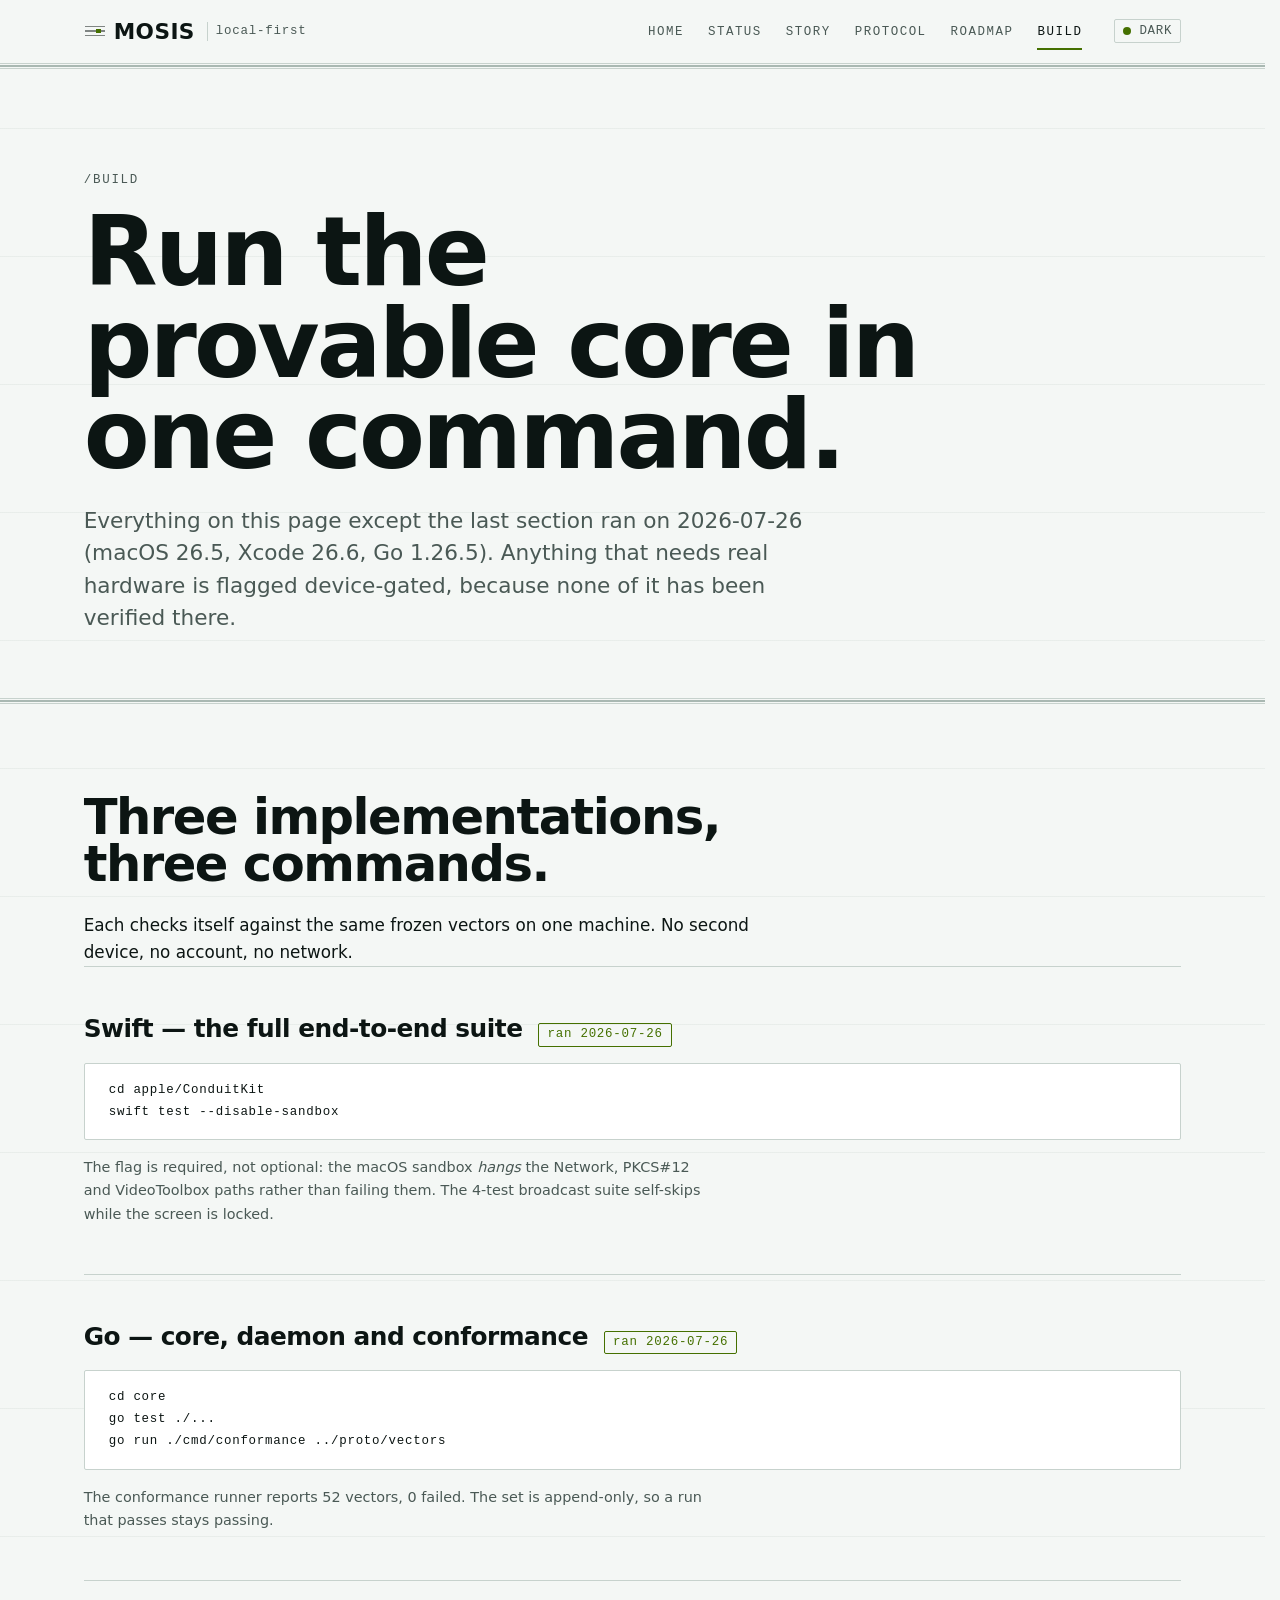
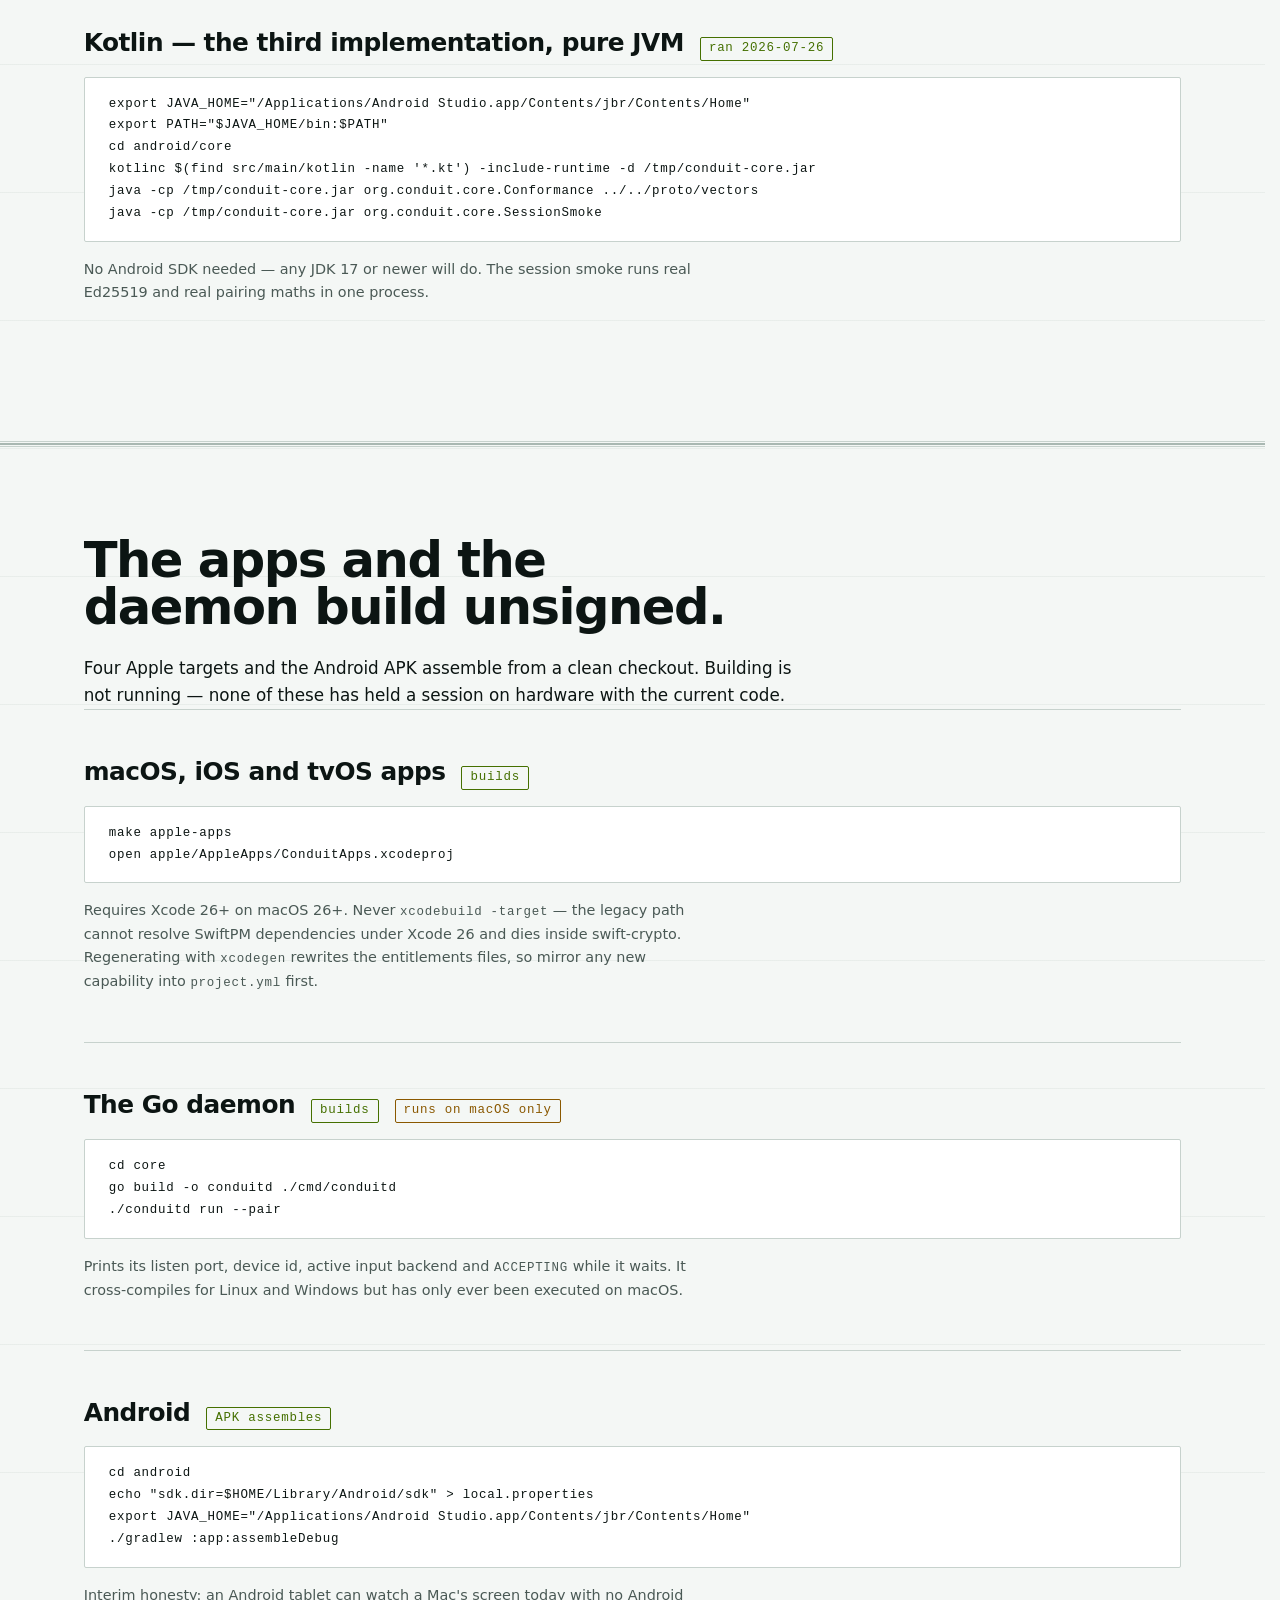
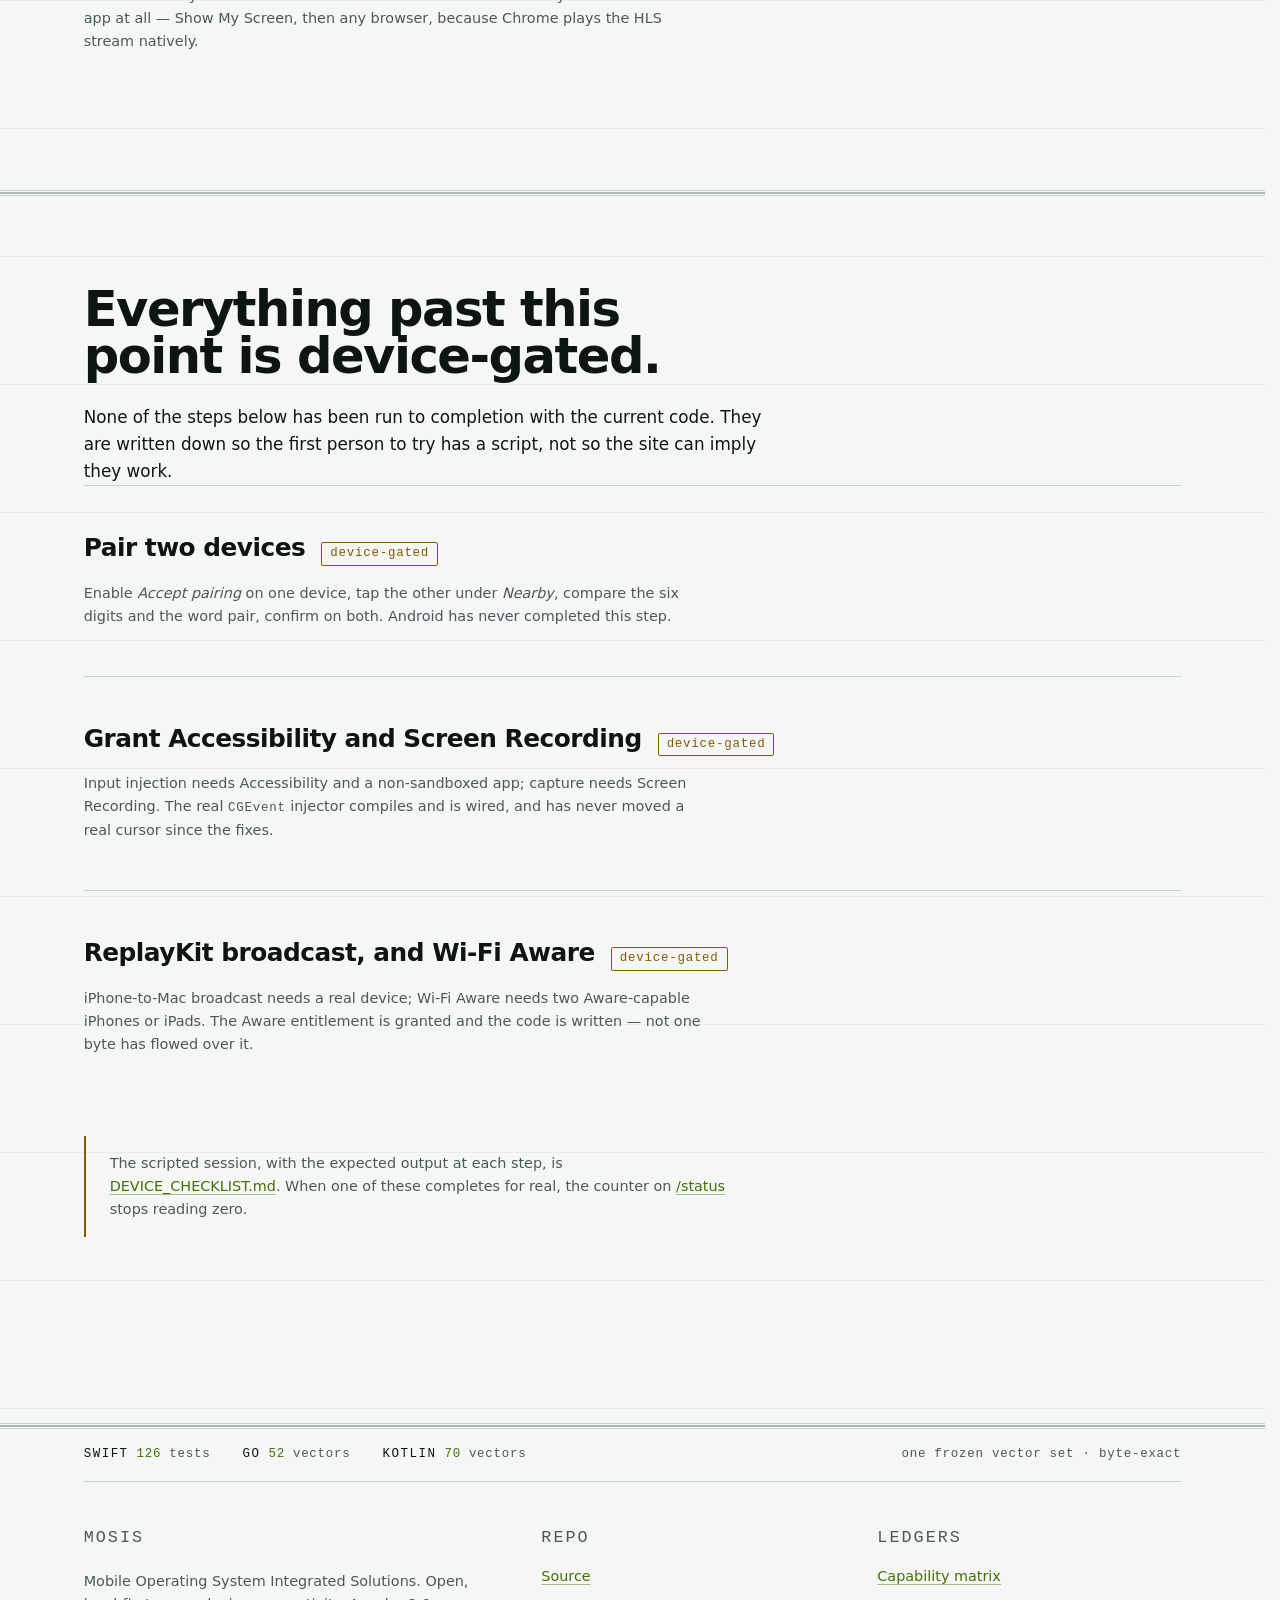
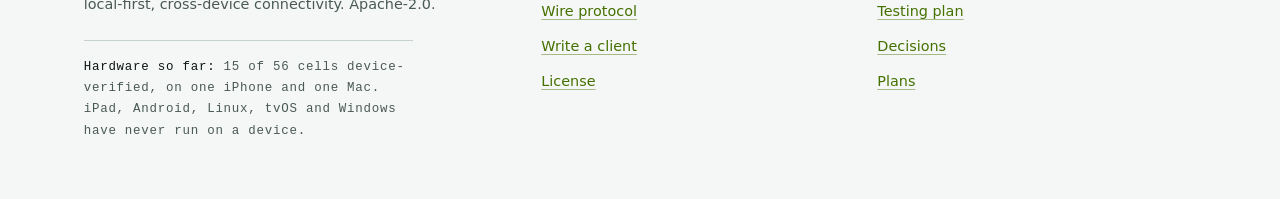
==== commit 0c2f2659: "site+README: 15 cells earn `dev`; correct the "can't pair with a stranger" claim Two corrections fro" ====
--- a/site/build.html
+++ b/site/build.html
@@ -283,9 +283,9 @@
             cross-device connectivity. Apache-2.0.
           </p>
           <p class="foot-status">
-            <b>Hardware so far:</b> macOS, iPhone and the browser viewer, run by
-            hand. Android, Linux, tvOS and Windows have never run on a device.
-            No cell in the matrix carries a <code>dev</code> tag yet.
+            <b>Hardware so far:</b> 15 of 56
+            cells device-verified, on one iPhone and one Mac. iPad, Android,
+            Linux, tvOS and Windows have never run on a device.
           </p>
         </div>
         <div>
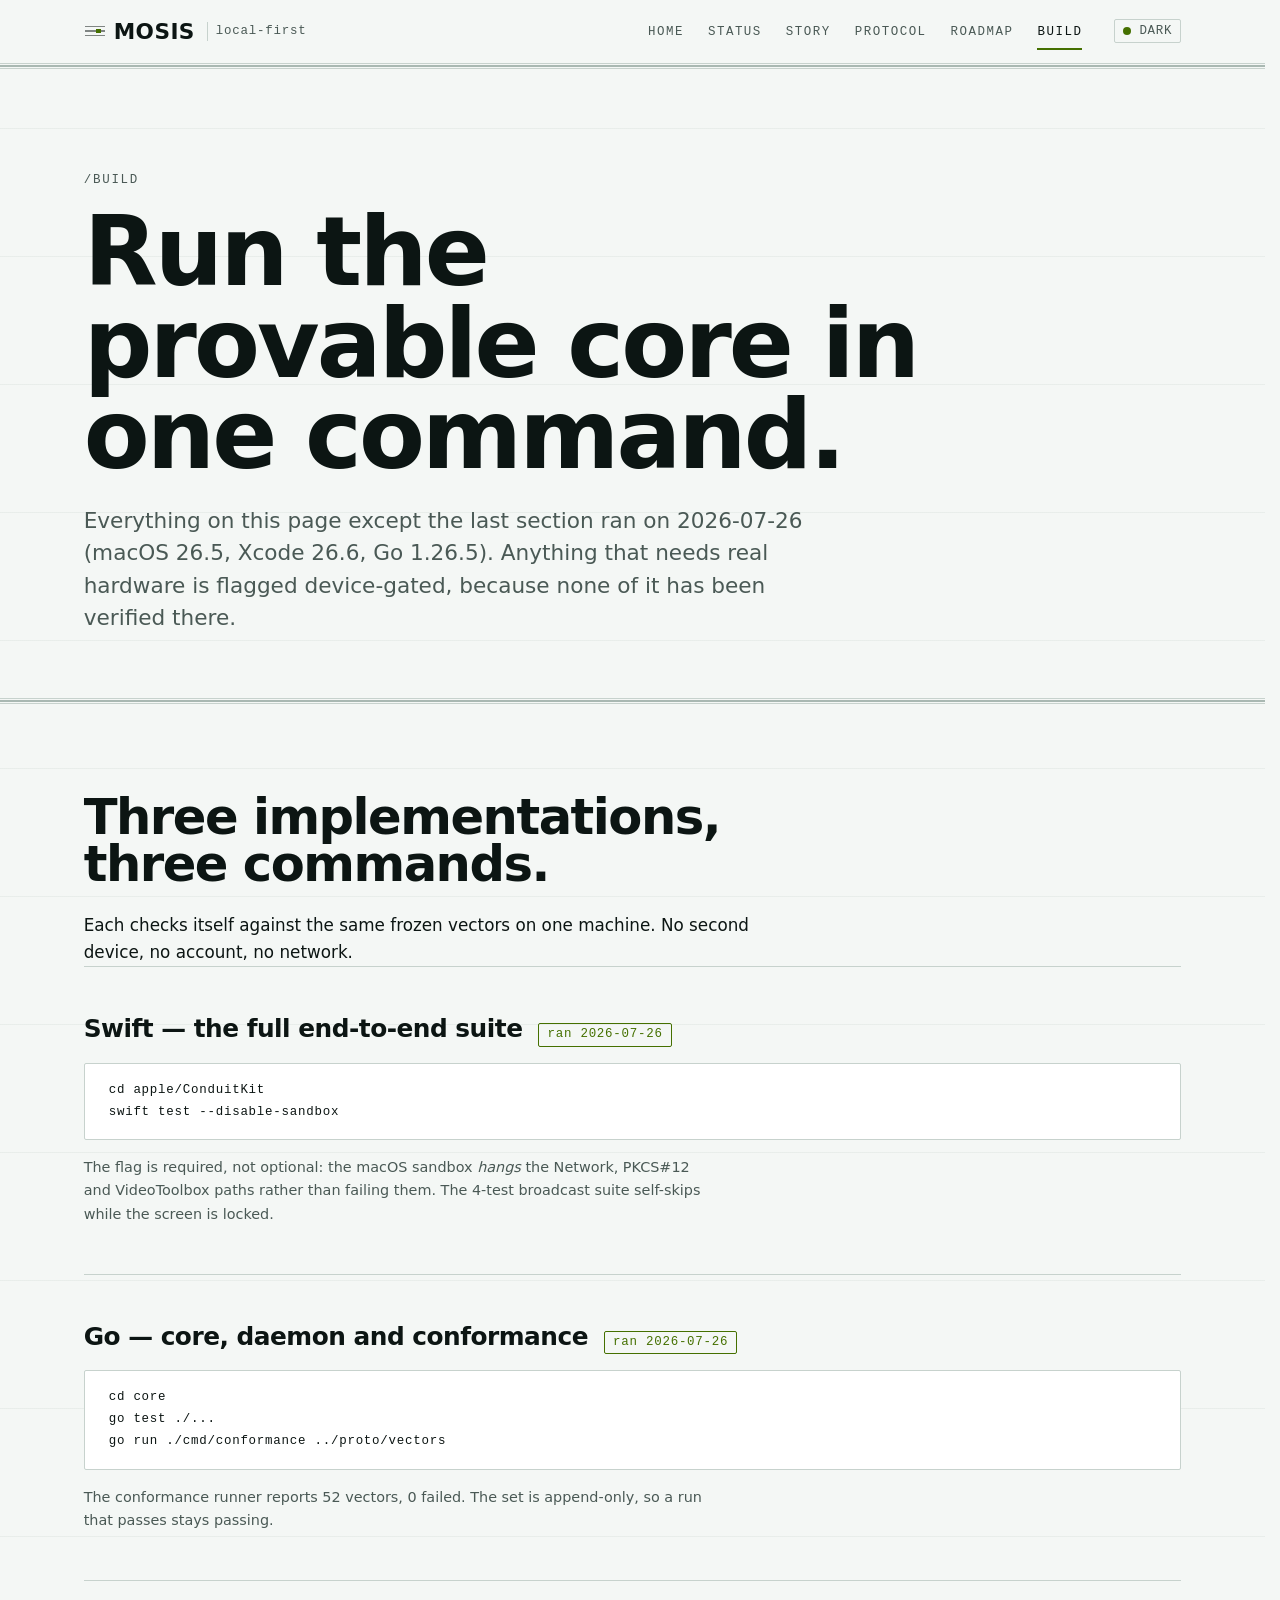
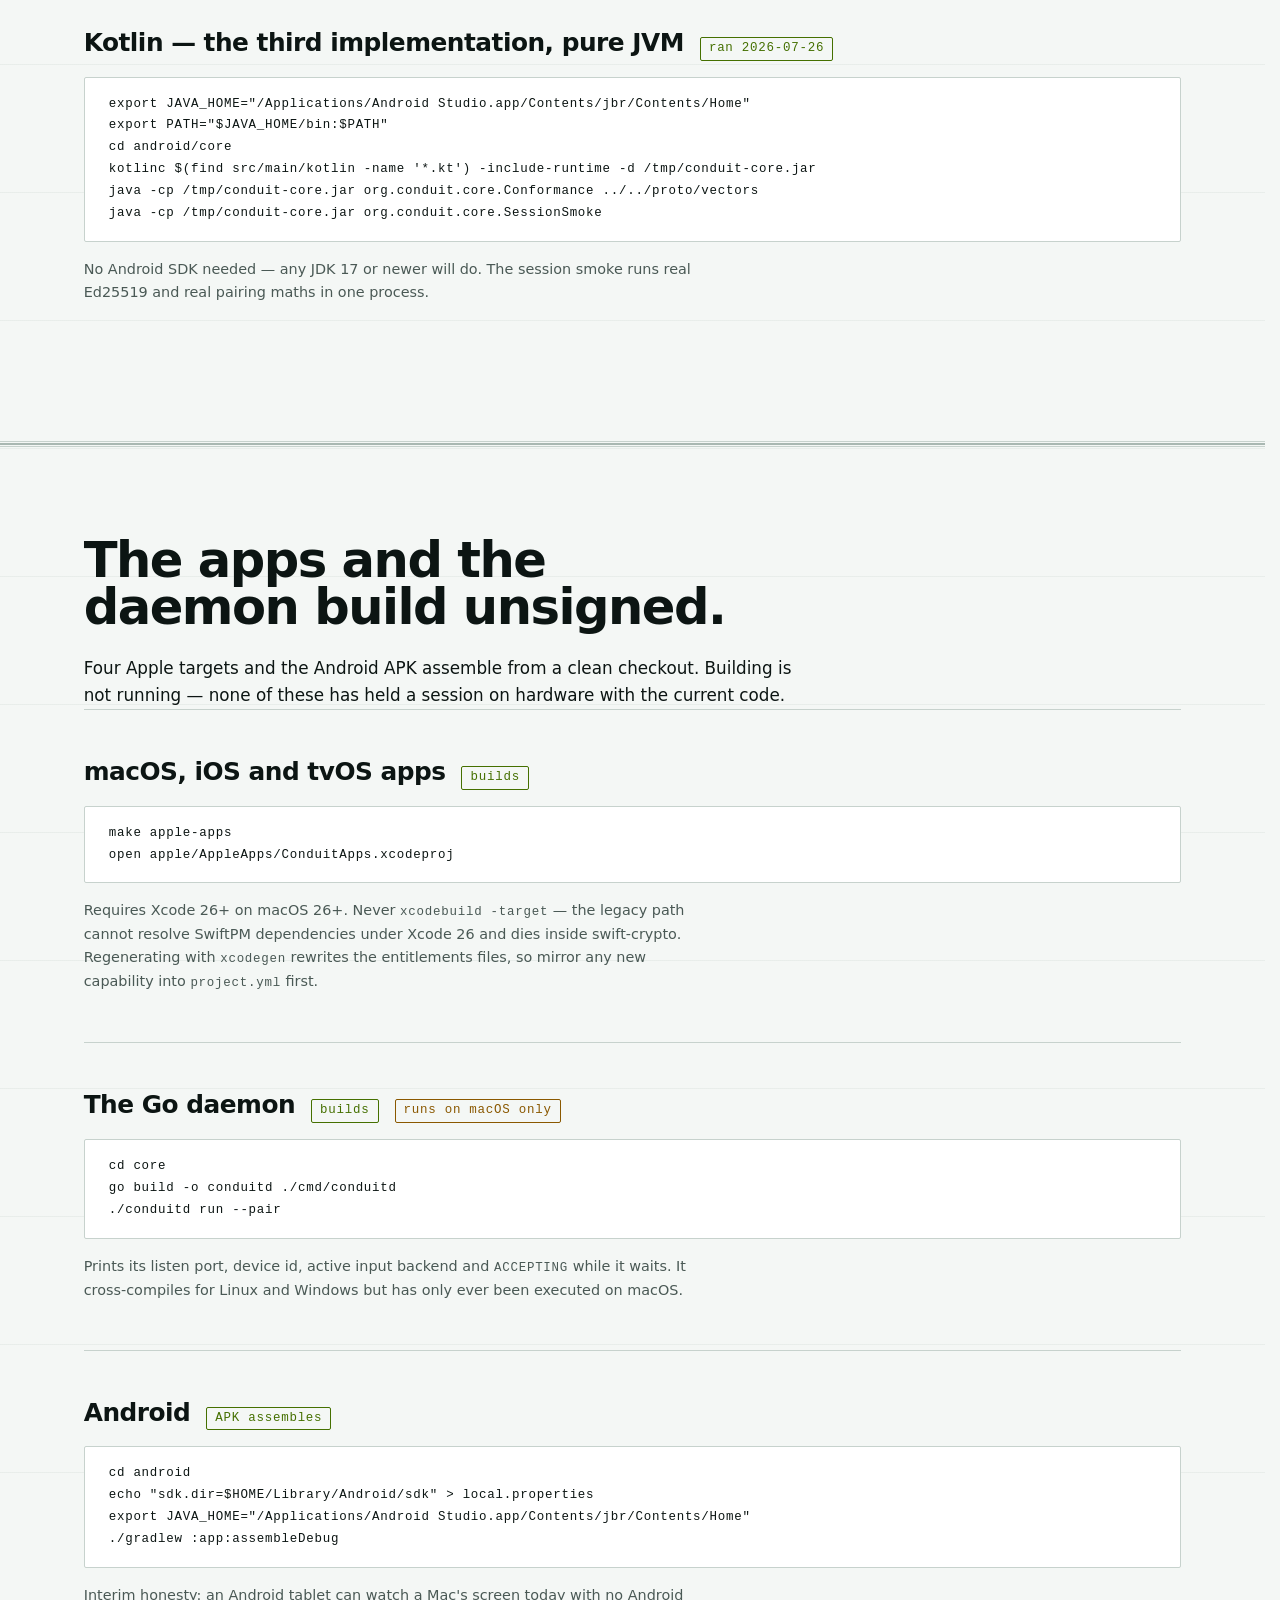
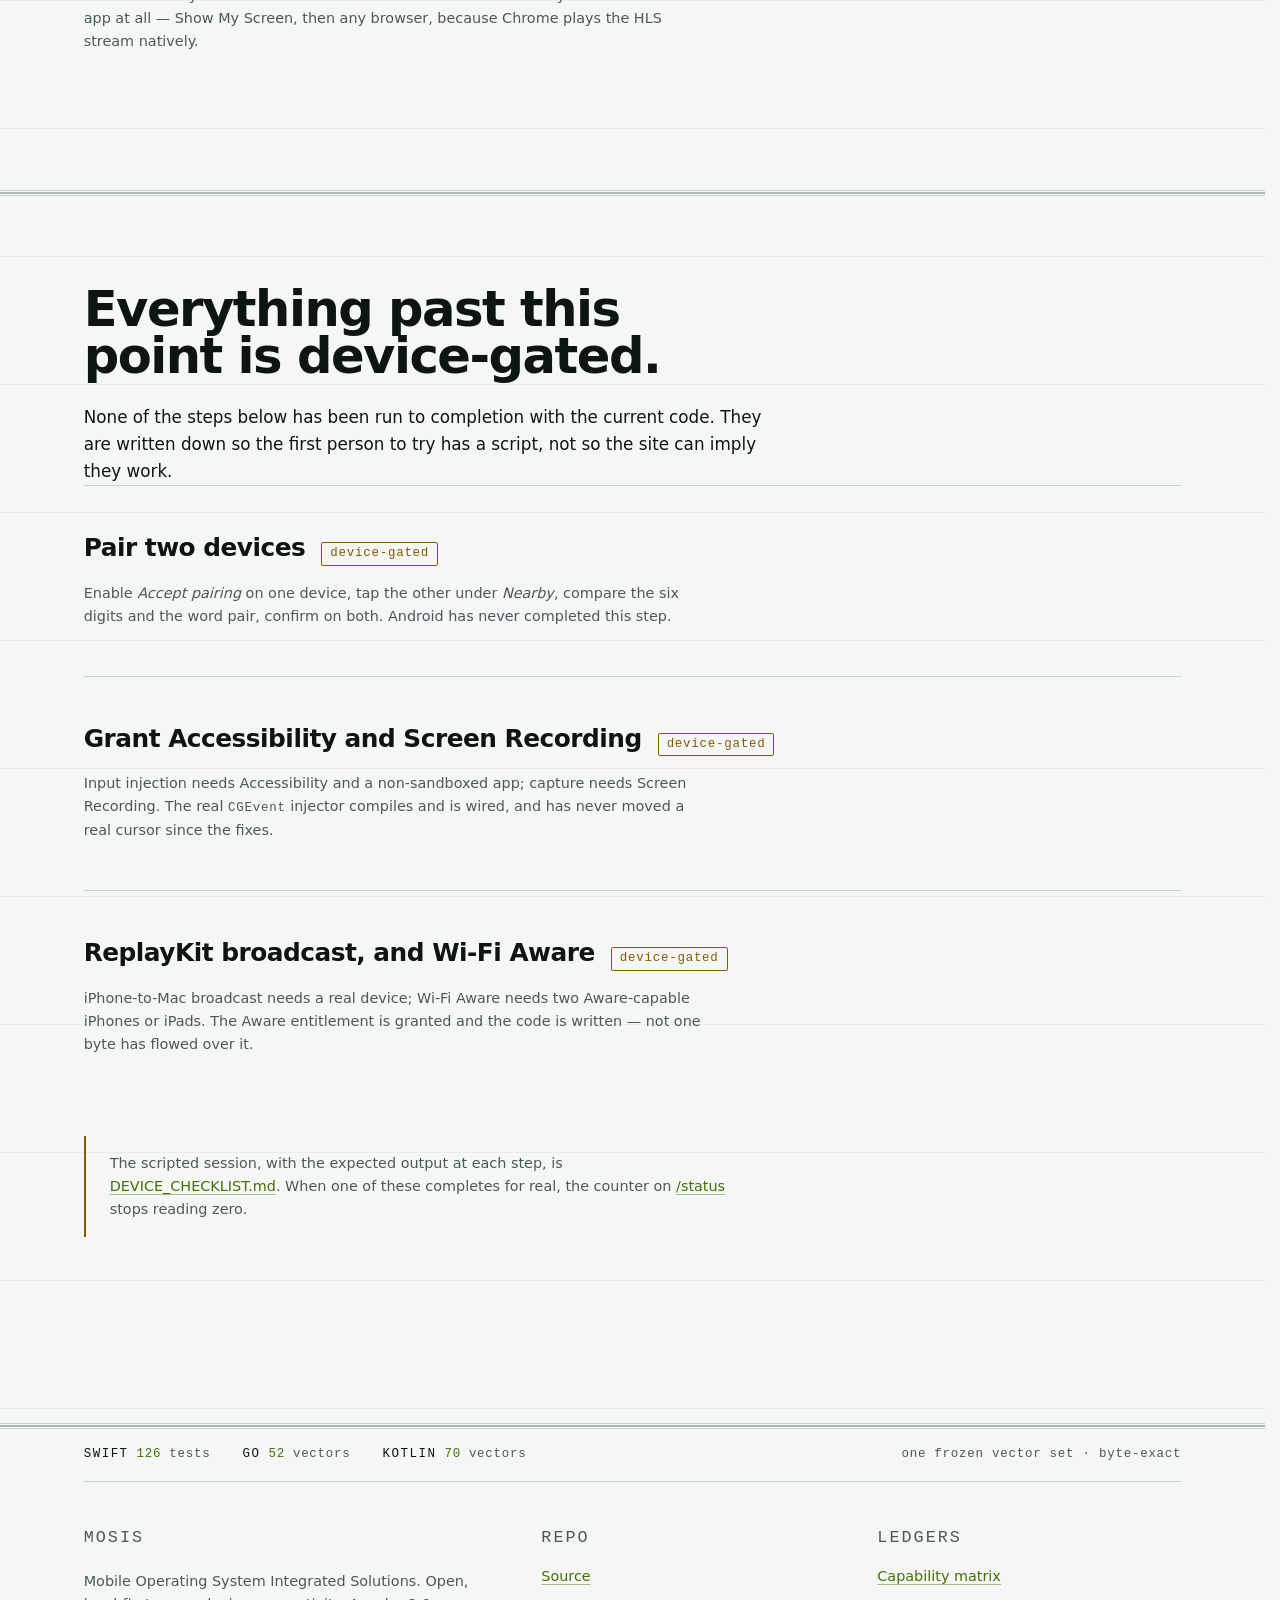
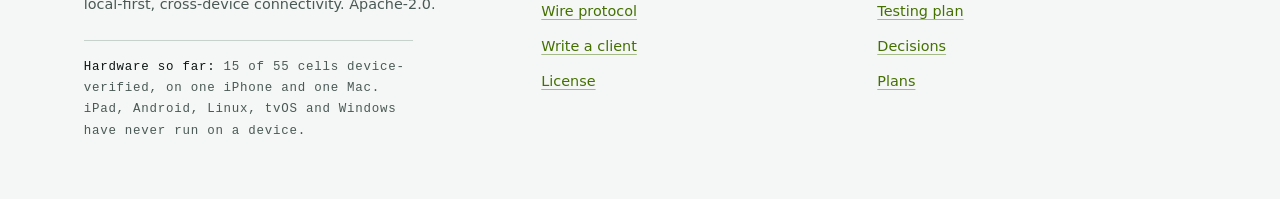
==== commit ea68a8cc: "Make the plans true again: record the device session, retire dead claims Six days of real progress l" ====
--- a/site/build.html
+++ b/site/build.html
@@ -257,7 +257,7 @@
         <div class="gated">
           <p>
             The scripted session, with the expected output at each step, is
-            <a href="https://github.com/SnoobieJunes/conduit/blob/main/docs/DEVICE_CHECKLIST.md">DEVICE_CHECKLIST.md</a>. When
+            <a href="https://github.com/SnoobieJunes/mosis/blob/main/docs/DEVICE_CHECKLIST.md">DEVICE_CHECKLIST.md</a>. When
             one of these completes for real, the counter on
             <a href="status.html">/status</a> stops reading zero.
           </p>
@@ -283,7 +283,7 @@
             cross-device connectivity. Apache-2.0.
           </p>
           <p class="foot-status">
-            <b>Hardware so far:</b> 15 of 56
+            <b>Hardware so far:</b> 15 of 55
             cells device-verified, on one iPhone and one Mac. iPad, Android,
             Linux, tvOS and Windows have never run on a device.
           </p>
@@ -291,19 +291,19 @@
         <div>
           <h2>Repo</h2>
           <ul>
-            <li><a href="https://github.com/SnoobieJunes/conduit">Source</a></li>
-            <li><a href="https://github.com/SnoobieJunes/conduit/blob/main/docs/protocol.md">Wire protocol</a></li>
-            <li><a href="https://github.com/SnoobieJunes/conduit/blob/main/docs/IMPLEMENTORS.md">Write a client</a></li>
-            <li><a href="https://github.com/SnoobieJunes/conduit/blob/main/LICENSE">License</a></li>
+            <li><a href="https://github.com/SnoobieJunes/mosis">Source</a></li>
+            <li><a href="https://github.com/SnoobieJunes/mosis/blob/main/docs/protocol.md">Wire protocol</a></li>
+            <li><a href="https://github.com/SnoobieJunes/mosis/blob/main/docs/IMPLEMENTORS.md">Write a client</a></li>
+            <li><a href="https://github.com/SnoobieJunes/mosis/blob/main/LICENSE">License</a></li>
           </ul>
         </div>
         <div>
           <h2>Ledgers</h2>
           <ul>
             <li><a href="status.html">Capability matrix</a></li>
-            <li><a href="https://github.com/SnoobieJunes/conduit/blob/main/docs/TESTING_PLAN.md">Testing plan</a></li>
-            <li><a href="https://github.com/SnoobieJunes/conduit/tree/main/docs/adr">Decisions</a></li>
-            <li><a href="https://github.com/SnoobieJunes/conduit/tree/main/docs/plans">Plans</a></li>
+            <li><a href="https://github.com/SnoobieJunes/mosis/blob/main/docs/TESTING_PLAN.md">Testing plan</a></li>
+            <li><a href="https://github.com/SnoobieJunes/mosis/tree/main/docs/adr">Decisions</a></li>
+            <li><a href="https://github.com/SnoobieJunes/mosis/tree/main/docs/plans">Plans</a></li>
           </ul>
         </div>
       </div>
